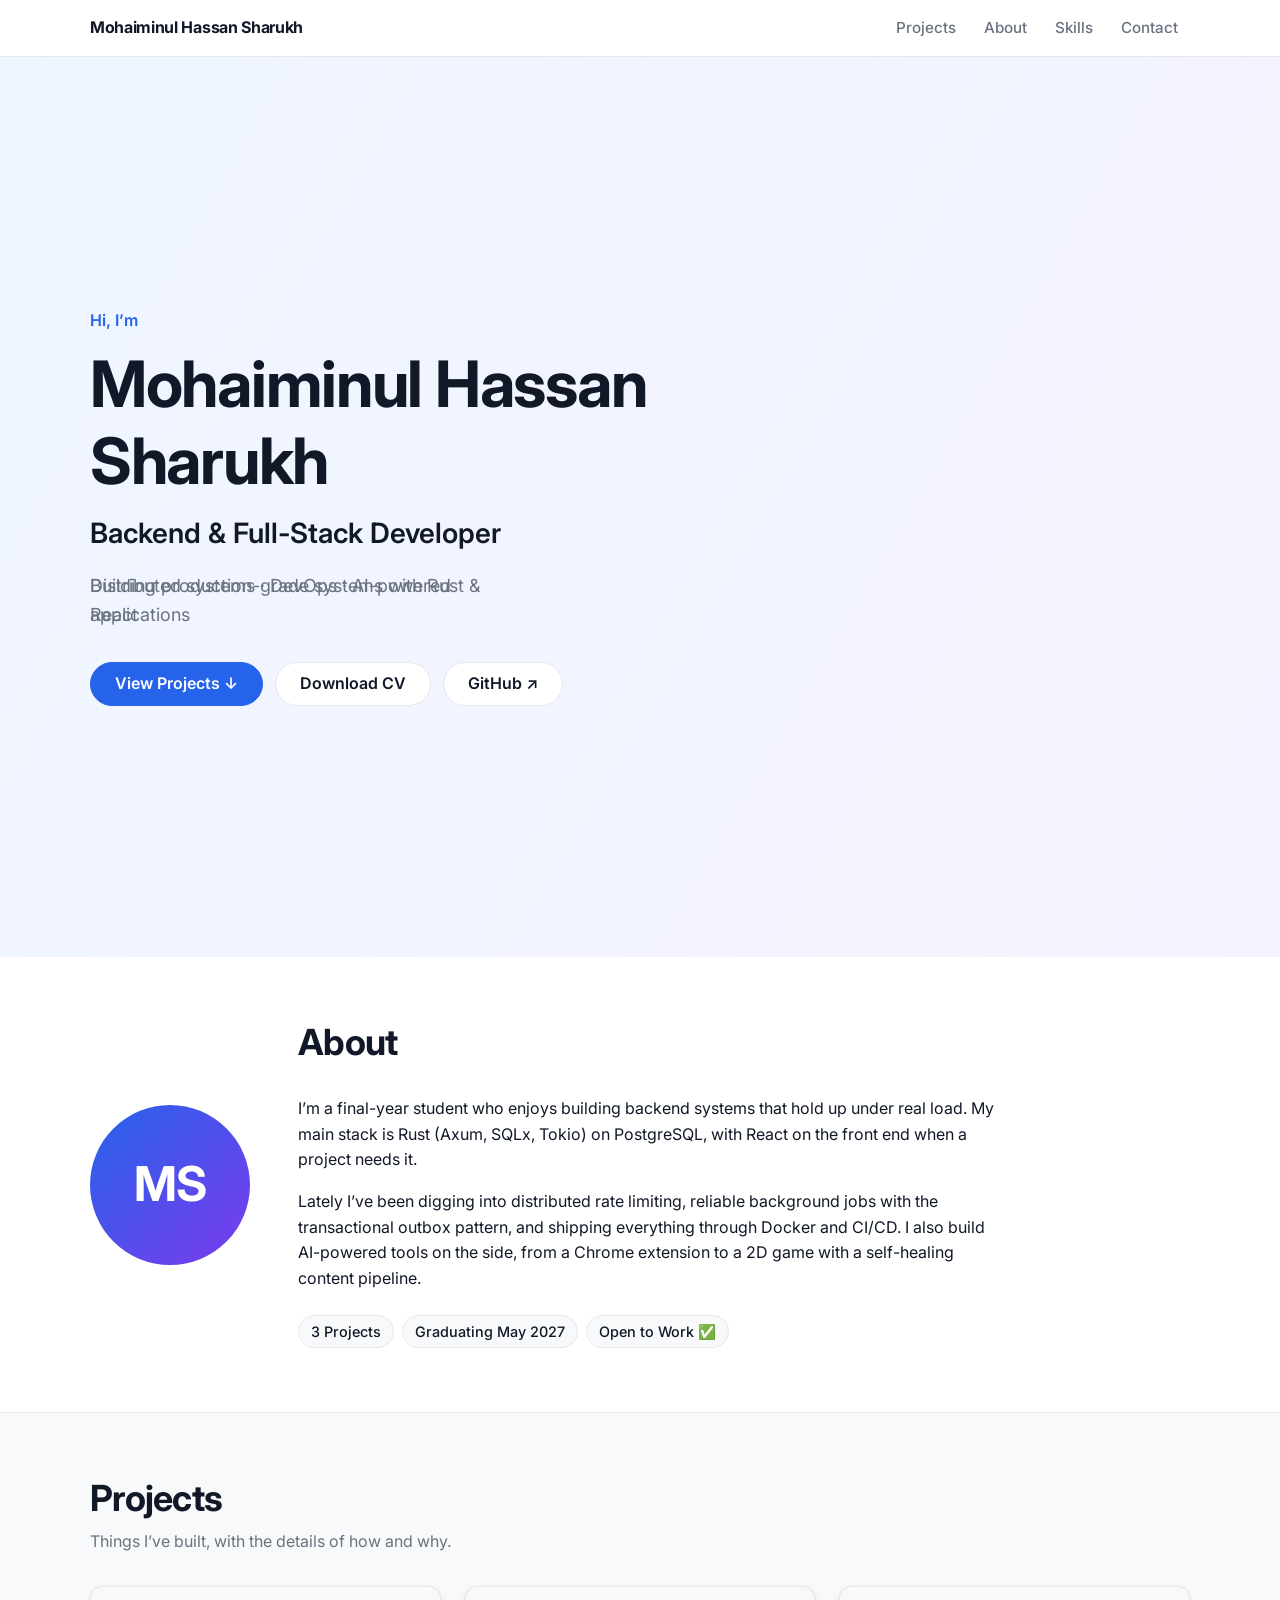
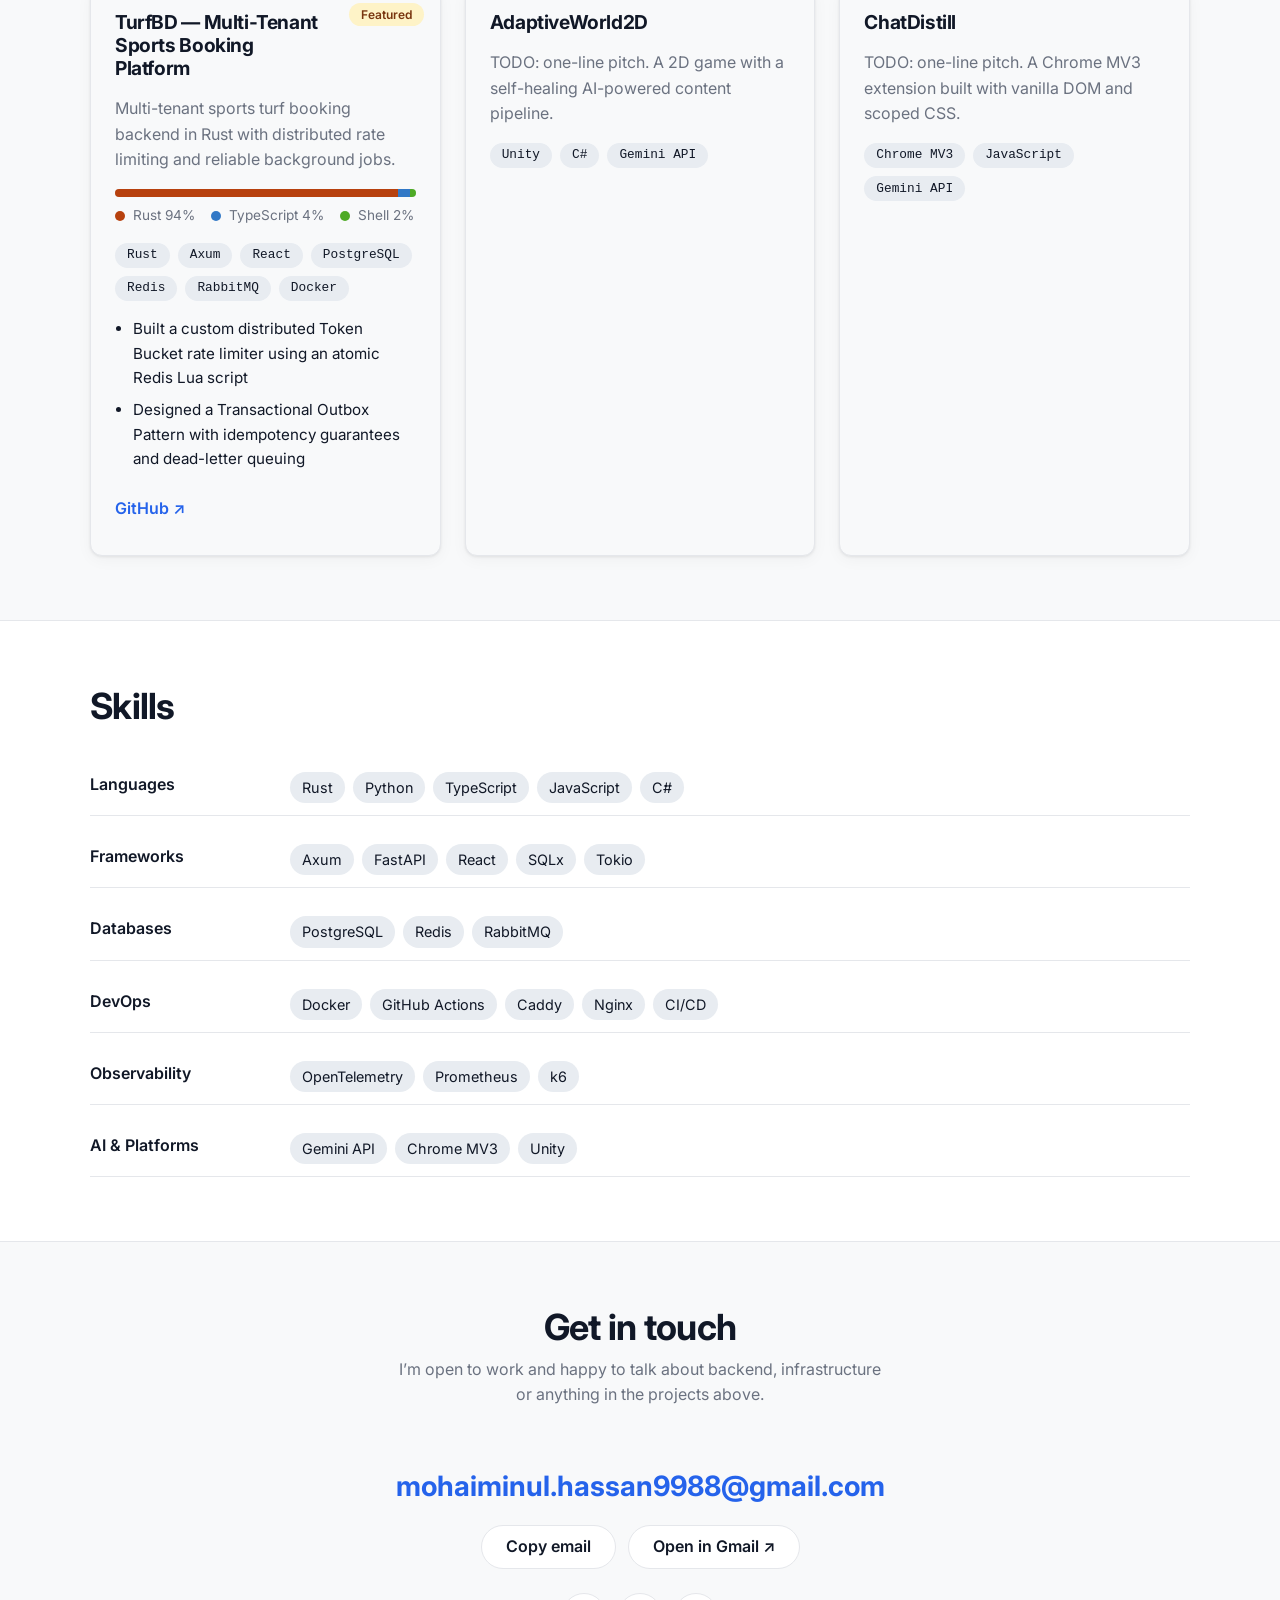
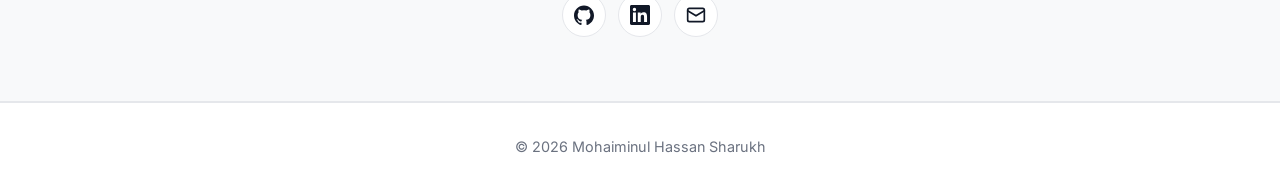
==== public/index.html @ 79904c3c "Add copy-email and Open in Gmail contact actions" ====
<!DOCTYPE html>
<html lang="en">
<head>
  <meta charset="utf-8">
  <meta name="viewport" content="width=device-width, initial-scale=1">
  <title>Mohaiminul Hassan Sharukh — Backend &amp; Full-Stack Developer</title>
  <meta name="description" content="Portfolio of Mohaiminul Hassan Sharukh, a backend and full-stack developer building production-grade systems with Rust and React.">
  <meta name="theme-color" content="#ffffff">

  <meta property="og:type" content="website">
  <meta property="og:title" content="Mohaiminul Hassan Sharukh — Backend &amp; Full-Stack Developer">
  <meta property="og:description" content="Production-grade systems with Rust &amp; React. Distributed systems, DevOps and AI-powered applications.">
  <!-- TODO (Phase 4): add og:image / twitter:image with an absolute URL once the live domain is known. -->
  <meta name="twitter:card" content="summary">

  <link rel="icon" href="assets/favicon.svg" type="image/svg+xml">

  <link rel="preconnect" href="https://fonts.googleapis.com">
  <link rel="preconnect" href="https://fonts.gstatic.com" crossorigin>
  <link href="https://fonts.googleapis.com/css2?family=Inter:wght@400;500;600;700&display=swap" rel="stylesheet">
  <link rel="stylesheet" href="style.css">

  <script>document.documentElement.classList.add('js');</script>
  <script src="main.js" defer></script>
</head>
<body>
  <a class="skip-link" href="#main">Skip to main content</a>

  <header class="site-header">
    <div class="container">
      <a class="brand" href="#home" aria-label="Mohaiminul Hassan Sharukh, back to top">
        <span class="brand-full">Mohaiminul Hassan Sharukh</span>
        <span class="brand-short" aria-hidden="true">Sharukh</span>
      </a>
      <nav aria-label="Primary">
        <ul class="nav-list">
          <li><a href="#projects">Projects</a></li>
          <li><a href="#about">About</a></li>
          <li><a href="#skills">Skills</a></li>
          <li><a href="#contact">Contact</a></li>
        </ul>
      </nav>
    </div>
  </header>

  <main id="main">
    <!-- Hero -->
    <section class="hero" id="home" aria-labelledby="hero-title">
      <div class="container">
        <p class="hero-eyebrow">Hi, I’m</p>
        <h1 id="hero-title">Mohaiminul Hassan Sharukh</h1>
        <p class="hero-role">Backend &amp; Full-Stack Developer</p>
        <p class="tagline">
          <span class="tagline-item">Building production-grade systems with Rust &amp; React</span>
          <span class="tagline-item" aria-hidden="true">Distributed systems · DevOps · AI-powered applications</span>
        </p>
        <div class="hero-actions">
          <a class="btn btn-primary" href="#projects">View Projects ↓</a>
          <a class="btn" href="assets/Sharukh-CV.pdf" download>Download CV</a>
          <a class="btn" href="https://github.com/SharukH-9s" target="_blank" rel="noopener noreferrer">GitHub ↗<span class="visually-hidden"> (opens in a new tab)</span></a>
        </div>
      </div>
    </section>

    <!-- About -->
    <section class="section reveal" id="about" aria-labelledby="about-title">
      <div class="container">
        <div class="about-grid">
          <div class="avatar" role="img" aria-label="Avatar placeholder with the initials M S">MS</div>
          <div class="about-text">
            <div class="section-head">
              <h2 id="about-title">About</h2>
            </div>
            <p>I’m a final-year student who enjoys building backend systems that hold up under real load. My main stack is Rust (Axum, SQLx, Tokio) on PostgreSQL, with React on the front end when a project needs it.</p>
            <p>Lately I’ve been digging into distributed rate limiting, reliable background jobs with the transactional outbox pattern, and shipping everything through Docker and CI/CD. I also build AI-powered tools on the side, from a Chrome extension to a 2D game with a self-healing content pipeline.</p>
            <ul class="chips" aria-label="Quick facts">
              <li class="chip" id="stat-projects" hidden></li></li>
              <li class="chip">Graduating May 2027</li>
              <li class="chip">Open to Work ✅</li>
            </ul>
          </div>
        </div>
      </div>
    </section>

    <!-- Projects -->
    <section class="section section-alt reveal" id="projects" aria-labelledby="projects-title">
      <div class="container">
        <div class="section-head">
          <h2 id="projects-title">Projects</h2>
          <p>Things I’ve built, with the details of how and why.</p>
        </div>
        <div id="projects-content" aria-live="polite" aria-busy="true">
          <noscript><p class="state-box">Projects need JavaScript to load. You can find everything on <a href="https://github.com/SharukH-9s">GitHub</a>.</p></noscript>
        </div>
      </div>
    </section>

    <!-- Skills -->
    <section class="section reveal" id="skills" aria-labelledby="skills-title">
      <div class="container">
        <div class="section-head">
          <h2 id="skills-title">Skills</h2>
        </div>
        <dl class="skills">
          <div class="skill-row">
            <dt>Languages</dt>
            <dd><ul class="pills"><li class="pill">Rust</li><li class="pill">Python</li><li class="pill">TypeScript</li><li class="pill">JavaScript</li><li class="pill">C#</li></ul></dd>
          </div>
          <div class="skill-row">
            <dt>Frameworks</dt>
            <dd><ul class="pills"><li class="pill">Axum</li><li class="pill">FastAPI</li><li class="pill">React</li><li class="pill">SQLx</li><li class="pill">Tokio</li></ul></dd>
          </div>
          <div class="skill-row">
            <dt>Databases</dt>
            <dd><ul class="pills"><li class="pill">PostgreSQL</li><li class="pill">Redis</li><li class="pill">RabbitMQ</li></ul></dd>
          </div>
          <div class="skill-row">
            <dt>DevOps</dt>
            <dd><ul class="pills"><li class="pill">Docker</li><li class="pill">GitHub Actions</li><li class="pill">Caddy</li><li class="pill">Nginx</li><li class="pill">CI/CD</li></ul></dd>
          </div>
          <div class="skill-row">
            <dt>Observability</dt>
            <dd><ul class="pills"><li class="pill">OpenTelemetry</li><li class="pill">Prometheus</li><li class="pill">k6</li></ul></dd>
          </div>
          <div class="skill-row">
            <dt>AI &amp; Platforms</dt>
            <dd><ul class="pills"><li class="pill">Gemini API</li><li class="pill">Chrome MV3</li><li class="pill">Unity</li></ul></dd>
          </div>
        </dl>
      </div>
    </section>

    <!-- Contact -->
    <section class="section section-alt contact reveal" id="contact" aria-labelledby="contact-title">
      <div class="container">
        <div class="section-head">
          <h2 id="contact-title">Get in touch</h2>
          <p>I’m open to work and happy to talk about backend, infrastructure or anything in the projects above.</p>
        </div>
        <a class="contact-email" href="mailto:mohaiminul.hassan9988@gmail.com">mohaiminul.hassan9988@gmail.com</a>
        <div class="contact-actions">
          <button class="btn" type="button" id="copy-email" data-email="mohaiminul.hassan9988@gmail.com">Copy email</button>
          <a class="btn" href="https://mail.google.com/mail/?view=cm&amp;fs=1&amp;to=mohaiminul.hassan9988%40gmail.com" target="_blank" rel="noopener noreferrer">Open in Gmail ↗<span class="visually-hidden"> (opens in a new tab)</span></a>
          <span class="visually-hidden" id="copy-status" role="status" aria-live="polite"></span>
        </div>
        <div class="contact-social">
          <a class="btn btn-icon" href="https://github.com/SharukH-9s" target="_blank" rel="noopener noreferrer" aria-label="GitHub (opens in a new tab)">
            <img src="assets/icons/github.svg" alt="" width="20" height="20">
          </a>
          <a class="btn btn-icon" href="https://www.linkedin.com/in/mohaiminul-hasan-dev" target="_blank" rel="noopener noreferrer" aria-label="LinkedIn (opens in a new tab)">
            <img src="assets/icons/linkedin.svg" alt="" width="20" height="20">
          </a>
          <a class="btn btn-icon" href="mailto:mohaiminul.hassan9988@gmail.com" aria-label="Email">
            <img src="assets/icons/mail.svg" alt="" width="20" height="20">
          </a>
        </div>
      </div>
    </section>
  </main>

  <footer class="site-footer">
    <div class="container">
      <p>© 2026 Mohaiminul Hassan Sharukh</p>
    </div>
  </footer>
</body>
</html>
---- public/style.css ----
/* ==========================================================================
   Design system + reset + base typography
   Shared by all public pages.
   ========================================================================== */

:root {
  --color-bg:        #ffffff;
  --color-surface:   #f8f9fa;   /* card backgrounds */
  --color-border:    #e5e7eb;
  --color-text:      #111827;
  --color-muted:     #6b7280;   /* 4.8:1 on white; don't go lighter for body text */
  --color-accent:    #2563eb;   /* buttons, links, highlights */
  --color-accent-hover: #1d4ed8;
  --color-pill:      #e8ecf1;   /* tag / skill pills */

  --font-sans: 'Inter', system-ui, -apple-system, 'Segoe UI', sans-serif;
  --font-mono: 'JetBrains Mono', 'Fira Code', ui-monospace, Consolas, monospace;

  --radius-sm: 6px;
  --radius-md: 12px;
  --radius-full: 9999px;

  --shadow-card: 0 1px 3px rgba(0, 0, 0, 0.08), 0 4px 16px rgba(0, 0, 0, 0.04);

  --space-1: 0.25rem;
  --space-2: 0.5rem;
  --space-3: 0.75rem;
  --space-4: 1rem;
  --space-6: 1.5rem;
  --space-8: 2rem;
  --space-12: 3rem;
  --space-16: 4rem;

  --container: 1100px;
  --measure: 70ch;
}

/* ---------- Reset ---------- */

*,
*::before,
*::after {
  box-sizing: border-box;
}

* {
  margin: 0;
}

html {
  -webkit-text-size-adjust: 100%;
  scroll-behavior: smooth;
}

@media (prefers-reduced-motion: reduce) {
  html {
    scroll-behavior: auto;
  }
}

body {
  min-height: 100vh;
  background: var(--color-bg);
  color: var(--color-text);
  font-family: var(--font-sans);
  font-size: 1rem;
  line-height: 1.6;
  -webkit-font-smoothing: antialiased;
}

img,
svg,
video {
  display: block;
  max-width: 100%;
  height: auto;
}

input,
button,
textarea,
select {
  font: inherit;
  color: inherit;
}

button {
  cursor: pointer;
}

/* ---------- Typography ---------- */

h1, h2, h3, h4 {
  line-height: 1.2;
  font-weight: 700;
  letter-spacing: -0.02em;
}

h1 { font-size: clamp(2.25rem, 5vw + 1rem, 4rem); }
h2 { font-size: clamp(1.5rem, 2vw + 1rem, 2.25rem); }
h3 { font-size: 1.25rem; }
h4 { font-size: 1.05rem; }

p + p {
  margin-top: var(--space-4);
}

a {
  color: var(--color-accent);
  text-decoration: none;
}

a:hover {
  color: var(--color-accent-hover);
  text-decoration: underline;
}

code,
kbd,
pre {
  font-family: var(--font-mono);
  font-size: 0.9em;
}

:focus-visible {
  outline: 2px solid var(--color-accent);
  outline-offset: 2px;
}

::selection {
  background: rgba(37, 99, 235, 0.2);
}

/* ---------- Layout helpers ---------- */

.container {
  width: min(100% - 2rem, var(--container));
  margin-inline: auto;
}

.visually-hidden {
  position: absolute;
  width: 1px;
  height: 1px;
  margin: -1px;
  padding: 0;
  overflow: hidden;
  clip: rect(0, 0, 0, 0);
  white-space: nowrap;
  border: 0;
}

.skip-link {
  position: absolute;
  left: var(--space-4);
  top: -3rem;
  padding: var(--space-2) var(--space-4);
  background: var(--color-accent);
  color: #fff;
  border-radius: var(--radius-sm);
  z-index: 100;
}

.skip-link:focus {
  top: var(--space-4);
  color: #fff;
  text-decoration: none;
}

/* ==========================================================================
   Site header / nav
   ========================================================================== */

html {
  scroll-padding-top: 4.5rem;
}

.site-header {
  position: sticky;
  top: 0;
  z-index: 50;
  background: rgba(255, 255, 255, 0.92);
  backdrop-filter: saturate(180%) blur(8px);
  border-bottom: 1px solid var(--color-border);
}

.site-header .container {
  display: flex;
  align-items: center;
  justify-content: space-between;
  gap: var(--space-4);
  min-height: 3.5rem;
}

.brand {
  display: inline-flex;
  align-items: center;
  min-height: 44px;
  font-weight: 700;
  letter-spacing: -0.02em;
  white-space: nowrap;
  color: var(--color-text);
}

.brand:hover {
  color: var(--color-text);
  text-decoration: none;
}

.nav-list {
  display: flex;
  gap: var(--space-1);
  padding: 0;
  list-style: none;
}

.nav-list a {
  display: inline-flex;
  align-items: center;
  min-height: 44px;
  padding-inline: var(--space-3);
  border-radius: var(--radius-sm);
  color: var(--color-muted);
  font-size: 0.95rem;
  font-weight: 500;
}

.nav-list a:hover {
  color: var(--color-text);
  background: var(--color-surface);
  text-decoration: none;
}

@media (max-width: 480px) {
  .brand-full { display: none; }
  .nav-list a { padding-inline: var(--space-2); font-size: 0.9rem; }
}

@media (min-width: 481px) {
  .brand-short { display: none; }
}

/* ==========================================================================
   Buttons
   ========================================================================== */

.btn {
  display: inline-flex;
  align-items: center;
  justify-content: center;
  gap: var(--space-2);
  min-height: 44px;
  padding: var(--space-2) var(--space-6);
  border: 1px solid var(--color-border);
  border-radius: var(--radius-full);
  background: var(--color-bg);
  color: var(--color-text);
  font-weight: 600;
  line-height: 1.2;
  transition: background-color 0.2s ease, border-color 0.2s ease;
}

.btn:hover {
  background: var(--color-surface);
  border-color: #cbd0d8;
  color: var(--color-text);
  text-decoration: none;
}

.btn-primary {
  background: var(--color-accent);
  border-color: var(--color-accent);
  color: #fff;
}

.btn-primary:hover {
  background: var(--color-accent-hover);
  border-color: var(--color-accent-hover);
  color: #fff;
}

.btn-icon {
  width: 44px;
  padding: 0;
}

.btn-icon img {
  width: 20px;
  height: 20px;
}

/* ==========================================================================
   Hero
   ========================================================================== */

.hero {
  display: flex;
  align-items: center;
  min-height: 100vh;
  min-height: 100svh;
  padding-block: var(--space-16);
  background: linear-gradient(120deg, #eff6ff, #f5f3ff, #ecfeff, #eff6ff);
  background-size: 300% 300%;
  animation: hero-gradient 18s ease-in-out infinite alternate;
}

.hero-eyebrow {
  margin-bottom: var(--space-3);
  color: var(--color-accent);
  font-weight: 600;
}

.hero h1 {
  max-width: 18ch;
}

.hero-role {
  margin-top: var(--space-3);
  font-size: clamp(1.25rem, 1.5vw + 1rem, 1.75rem);
  font-weight: 600;
}

.tagline {
  display: grid;
  max-width: 40ch;
  margin-top: var(--space-4);
  color: var(--color-muted);
  font-size: 1.125rem;
}

.tagline-item {
  grid-area: 1 / 1;
}

.tagline-item:nth-child(1) { animation: tagline-a 10s ease-in-out infinite; }
.tagline-item:nth-child(2) { animation: tagline-b 10s ease-in-out infinite; }

.hero-actions {
  display: flex;
  flex-wrap: wrap;
  gap: var(--space-3);
  margin-top: var(--space-8);
}

@keyframes hero-gradient {
  from { background-position: 0% 50%; }
  to   { background-position: 100% 50%; }
}

@keyframes tagline-a {
  0%, 42%   { opacity: 1; }
  50%, 92%  { opacity: 0; }
  100%      { opacity: 1; }
}

@keyframes tagline-b {
  0%, 42%   { opacity: 0; }
  50%, 92%  { opacity: 1; }
  100%      { opacity: 0; }
}

/* ==========================================================================
   Sections
   ========================================================================== */

.section {
  padding-block: var(--space-16);
}

.section-alt {
  background: var(--color-surface);
  border-block: 1px solid var(--color-border);
}

.section-head {
  margin-bottom: var(--space-8);
}

.section-head p {
  margin-top: var(--space-2);
  color: var(--color-muted);
}

/* ---------- About ---------- */

.about-grid {
  display: grid;
  gap: var(--space-8);
  align-items: center;
}

@media (min-width: 768px) {
  .about-grid {
    grid-template-columns: auto 1fr;
    gap: var(--space-12);
  }
}

.avatar {
  display: grid;
  place-items: center;
  width: 160px;
  height: 160px;
  border-radius: var(--radius-full);
  background: linear-gradient(135deg, var(--color-accent), #7c3aed);
  color: #fff;
  font-size: 3rem;
  font-weight: 700;
  letter-spacing: -0.02em;
  user-select: none;
}

.about-text p {
  max-width: var(--measure);
}

.chips {
  display: flex;
  flex-wrap: wrap;
  gap: var(--space-2);
  margin-top: var(--space-6);
  padding: 0;
  list-style: none;
}

.chip {
  padding: var(--space-1) var(--space-3);
  border: 1px solid var(--color-border);
  border-radius: var(--radius-full);
  background: var(--color-surface);
  font-size: 0.9rem;
  font-weight: 500;
}

/* ---------- Pills ---------- */

.pills {
  display: flex;
  flex-wrap: wrap;
  gap: var(--space-2);
  padding: 0;
  list-style: none;
}

.pill {
  padding: 0.15rem var(--space-3);
  border-radius: var(--radius-full);
  background: var(--color-pill);
  color: var(--color-text);
  font-family: var(--font-mono);
  font-size: 0.8rem;
}

/* ---------- Projects ---------- */

.project-grid {
  display: grid;
  gap: var(--space-6);
  grid-template-columns: repeat(auto-fill, minmax(min(100%, 320px), 1fr));
}

.card {
  position: relative;
  display: flex;
  flex-direction: column;
  gap: var(--space-4);
  padding: var(--space-6);
  border: 1px solid var(--color-border);
  border-radius: var(--radius-md);
  background: var(--color-surface);
  box-shadow: var(--shadow-card);
  transition: transform 0.2s ease, box-shadow 0.2s ease;
}

.card:hover,
.card:focus-within {
  transform: translateY(-4px);
  box-shadow: 0 8px 32px rgba(0, 0, 0, 0.10);
}

.card-title {
  padding-right: 5.5rem; /* room for the featured badge */
  font-size: 1.2rem;
}

.card-title a {
  color: var(--color-text);
}

.card-title a:hover {
  color: var(--color-accent);
  text-decoration: none;
}

/* Stretched link: the whole card is clickable without nesting anchors. */
.card-title a::after {
  content: "";
  position: absolute;
  inset: 0;
  border-radius: var(--radius-md);
}

.card-title a:focus-visible {
  outline: none;
}

.card-title a:focus-visible::after {
  outline: 2px solid var(--color-accent);
  outline-offset: 2px;
}

.badge {
  position: absolute;
  top: var(--space-4);
  right: var(--space-4);
  padding: 0.1rem var(--space-3);
  border-radius: var(--radius-full);
  background: #fef3c7;
  color: #78350f;
  font-size: 0.75rem;
  font-weight: 600;
}

.card-summary {
  color: var(--color-muted);
}

.card-highlights {
  display: grid;
  gap: var(--space-2);
  padding-left: 1.1rem;
  font-size: 0.95rem;
}

.card-links {
  display: flex;
  flex-wrap: wrap;
  gap: var(--space-4);
  margin-top: auto;
}

.card-links a {
  position: relative;
  z-index: 1;
  display: inline-flex;
  align-items: center;
  min-height: 44px;
  font-weight: 600;
}

/* Language bar: bar is decorative, the legend carries the text labels. */
.lang-bar {
  display: flex;
  height: 8px;
  overflow: hidden;
  border-radius: var(--radius-full);
  background: var(--color-border);
}

.lang-seg {
  display: block;
  height: 100%;
}

.lang-legend {
  display: flex;
  flex-wrap: wrap;
  gap: var(--space-1) var(--space-4);
  margin-top: var(--space-2);
  padding: 0;
  list-style: none;
  color: var(--color-muted);
  font-size: 0.85rem;
}

.lang-legend li {
  display: inline-flex;
  align-items: center;
  gap: var(--space-2);
}

.lang-dot {
  width: 10px;
  height: 10px;
  border-radius: var(--radius-full);
}

/* Loading skeleton, empty and error states */
.skeleton {
  min-height: 260px;
  border-radius: var(--radius-md);
  background: linear-gradient(90deg, var(--color-surface) 25%, #eceef1 50%, var(--color-surface) 75%);
  background-size: 200% 100%;
  border: 1px solid var(--color-border);
  animation: shimmer 1.4s linear infinite;
}

@keyframes shimmer {
  from { background-position: 200% 0; }
  to   { background-position: -200% 0; }
}

.state-box {
  display: grid;
  justify-items: center;
  gap: var(--space-4);
  padding: var(--space-12) var(--space-4);
  border: 1px dashed var(--color-border);
  border-radius: var(--radius-md);
  background: var(--color-surface);
  color: var(--color-muted);
  text-align: center;
}

/* ---------- Skills ---------- */

.skills {
  display: grid;
  gap: var(--space-4);
}

.skill-row {
  display: grid;
  gap: var(--space-2);
}

.skill-row dt {
  font-weight: 600;
}

.skill-row .pill {
  font-family: var(--font-sans);
  font-size: 0.9rem;
  padding: var(--space-1) var(--space-3);
}

@media (min-width: 768px) {
  .skill-row {
    grid-template-columns: 11rem 1fr;
    align-items: start;
    gap: var(--space-6);
    padding-block: var(--space-3);
    border-bottom: 1px solid var(--color-border);
  }
}

/* ---------- Contact ---------- */

.contact {
  text-align: center;
}

.contact p {
  max-width: 50ch;
  margin-inline: auto;
  color: var(--color-muted);
}

.contact-email {
  display: inline-flex;
  align-items: center;
  min-height: 44px;
  margin-top: var(--space-6);
  font-size: clamp(1.25rem, 2vw + 0.75rem, 1.75rem);
  font-weight: 700;
  overflow-wrap: anywhere;
}

.contact-actions {
  display: flex;
  flex-wrap: wrap;
  justify-content: center;
  gap: var(--space-3);
  margin-top: var(--space-4);
}

.contact-social {
  display: flex;
  justify-content: center;
  gap: var(--space-3);
  margin-top: var(--space-6);
}

/* ---------- Footer ---------- */

.site-footer {
  padding-block: var(--space-8);
  border-top: 1px solid var(--color-border);
  color: var(--color-muted);
  font-size: 0.9rem;
  text-align: center;
}

/* ==========================================================================
   Scroll fade-in (gated by .js on <html> so content shows if JS fails)
   ========================================================================== */

.js .reveal {
  opacity: 0;
  transform: translateY(20px);
  transition: opacity 0.5s ease, transform 0.5s ease;
}

.js .reveal.visible {
  opacity: 1;
  transform: none;
}

/* ==========================================================================
   Reduced motion: no gradient, rotation, fade, lift or shimmer
   ========================================================================== */

@media (prefers-reduced-motion: reduce) {
  .hero { animation: none; }
  .tagline-item:nth-child(1),
  .tagline-item:nth-child(2) { animation: none; }
  .tagline-item:nth-child(2) { opacity: 0; }
  .js .reveal { opacity: 1; transform: none; transition: none; }
  .card { transition: none; }
  .card:hover,
  .card:focus-within { transform: none; }
  .skeleton { animation: none; }
}

/* ==========================================================================
   Stub pages
   ========================================================================== */

.stub {
  display: grid;
  place-items: center;
  min-height: 70vh;
  padding: var(--space-16) var(--space-4);
  text-align: center;
}

.stub p {
  margin-block: var(--space-4) var(--space-6);
  color: var(--color-muted);
}
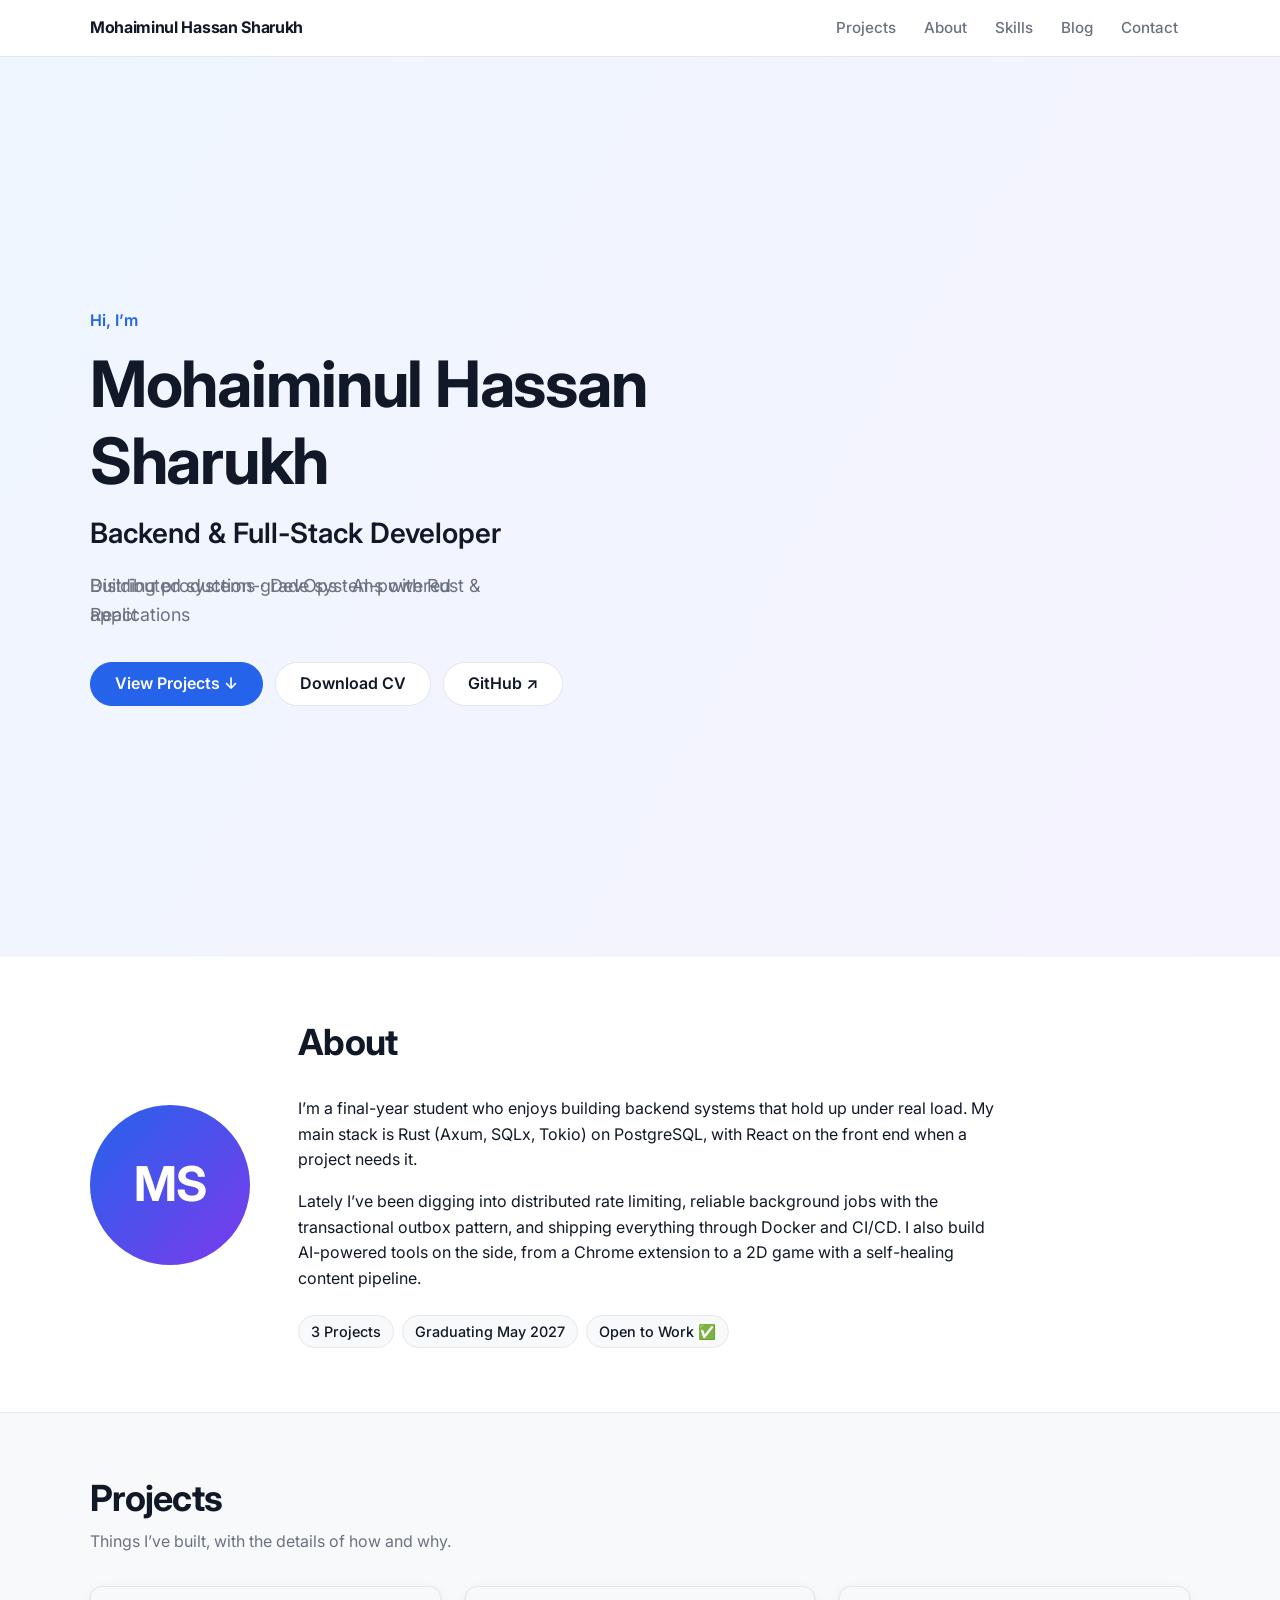
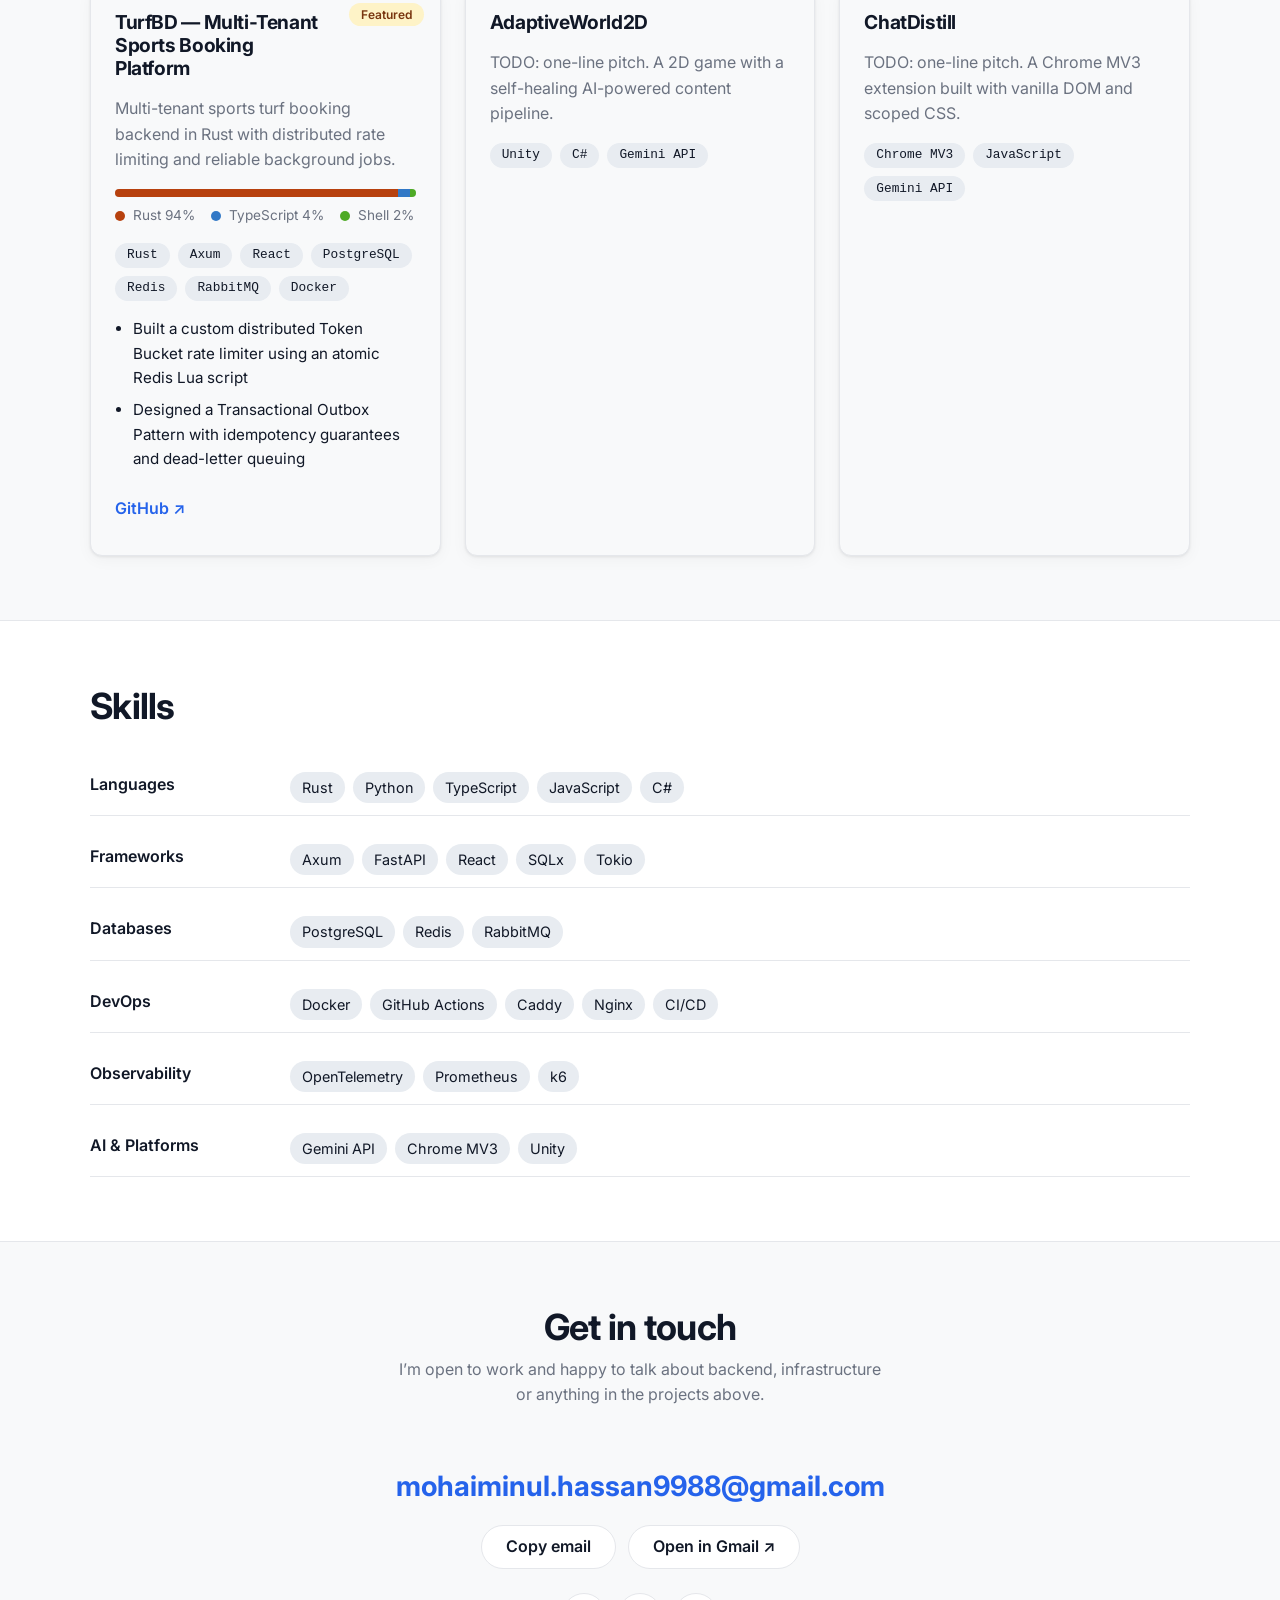
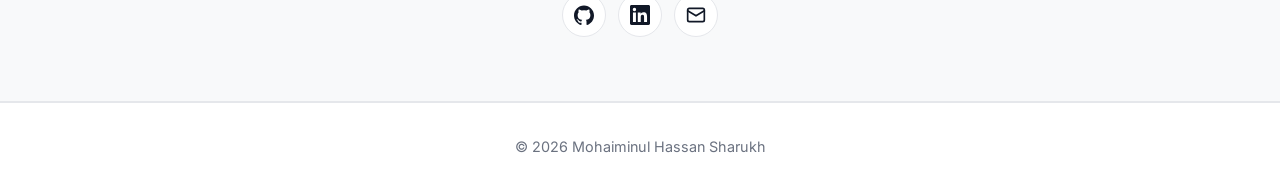
==== commit 98ad116a: "Phase 2: blog, project detail, post pages, shared content layer, 404" ====
--- a/public/index.html
+++ b/public/index.html
@@ -21,6 +21,7 @@
   <link rel="stylesheet" href="style.css">
 
   <script>document.documentElement.classList.add('js');</script>
+  <script src="content.js" defer></script>
   <script src="main.js" defer></script>
 </head>
 <body>
@@ -30,13 +31,14 @@
     <div class="container">
       <a class="brand" href="#home" aria-label="Mohaiminul Hassan Sharukh, back to top">
         <span class="brand-full">Mohaiminul Hassan Sharukh</span>
-        <span class="brand-short" aria-hidden="true">Sharukh</span>
+        <span class="brand-short" aria-hidden="true">MS</span>
       </a>
       <nav aria-label="Primary">
         <ul class="nav-list">
           <li><a href="#projects">Projects</a></li>
           <li><a href="#about">About</a></li>
           <li><a href="#skills">Skills</a></li>
+          <li><a href="blog.html">Blog</a></li>
           <li><a href="#contact">Contact</a></li>
         </ul>
       </nav>
--- a/public/style.css
+++ b/public/style.css
@@ -186,6 +186,7 @@
 
 .site-header .container {
   display: flex;
+  flex-wrap: wrap;
   align-items: center;
   justify-content: space-between;
   gap: var(--space-4);
@@ -225,7 +226,8 @@
   font-weight: 500;
 }
 
-.nav-list a:hover {
+.nav-list a:hover,
+.nav-list a[aria-current="page"] {
   color: var(--color-text);
   background: var(--color-surface);
   text-decoration: none;
@@ -233,7 +235,9 @@
 
 @media (max-width: 480px) {
   .brand-full { display: none; }
-  .nav-list a { padding-inline: var(--space-2); font-size: 0.9rem; }
+  .brand { min-width: 44px; }
+  .nav-list { gap: 0; }
+  .nav-list a { padding-inline: 0.4rem; font-size: 0.85rem; }
 }
 
 @media (min-width: 481px) {
@@ -479,8 +483,11 @@
 }
 
 .card-title {
+  font-size: 1.2rem;
+}
+
+.card--featured .card-title {
   padding-right: 5.5rem; /* room for the featured badge */
-  font-size: 1.2rem;
 }
 
 .card-title a {
@@ -723,6 +730,199 @@
 }
 
 /* ==========================================================================
+   Inner pages: blog, project detail, post
+   ========================================================================== */
+
+.page {
+  padding-block: var(--space-8) var(--space-16);
+  min-height: 70vh;
+}
+
+.back-link {
+  display: inline-flex;
+  align-items: center;
+  min-height: 44px;
+  margin-bottom: var(--space-4);
+  font-weight: 500;
+}
+
+.page-header {
+  display: grid;
+  gap: var(--space-3);
+  margin-bottom: var(--space-8);
+}
+
+.page-header h1 {
+  font-size: clamp(1.75rem, 3vw + 1rem, 2.75rem);
+  max-width: 28ch;
+}
+
+.lead {
+  max-width: var(--measure);
+  color: var(--color-muted);
+  font-size: 1.125rem;
+}
+
+.meta {
+  color: var(--color-muted);
+  font-size: 0.9rem;
+}
+
+.detail-links {
+  display: flex;
+  flex-wrap: wrap;
+  gap: var(--space-4);
+}
+
+.detail-links a {
+  display: inline-flex;
+  align-items: center;
+  min-height: 44px;
+  font-weight: 600;
+}
+
+.post-list {
+  display: grid;
+  gap: var(--space-6);
+  max-width: 760px;
+}
+
+.skeleton-short {
+  min-height: 120px;
+}
+
+/* Hash-driven tabs */
+.tabs {
+  display: flex;
+  gap: var(--space-1);
+  margin-bottom: var(--space-8);
+  border-bottom: 1px solid var(--color-border);
+}
+
+.tab {
+  display: inline-flex;
+  align-items: center;
+  min-height: 44px;
+  padding-inline: var(--space-4);
+  margin-bottom: -1px;
+  border-bottom: 2px solid transparent;
+  color: var(--color-muted);
+  font-weight: 600;
+}
+
+.tab:hover {
+  color: var(--color-text);
+  text-decoration: none;
+}
+
+.tab[aria-current="page"] {
+  border-bottom-color: var(--color-accent);
+  color: var(--color-text);
+}
+
+.panel[hidden] {
+  display: none;
+}
+
+.detail-section {
+  margin-top: var(--space-8);
+}
+
+.detail-section h2 {
+  margin-bottom: var(--space-3);
+  font-size: 1.25rem;
+}
+
+/* ---------- Rendered markdown ---------- */
+
+.prose {
+  max-width: var(--measure);
+  overflow-wrap: break-word;
+}
+
+.prose > * + * {
+  margin-top: var(--space-4);
+}
+
+.prose > p + p {
+  margin-top: var(--space-4);
+}
+
+.prose h1,
+.prose h2,
+.prose h3,
+.prose h4 {
+  margin-top: var(--space-8);
+}
+
+.prose h1 { font-size: 1.75rem; }
+.prose h2 { font-size: 1.5rem; }
+.prose h3 { font-size: 1.25rem; }
+
+.prose ul,
+.prose ol {
+  padding-left: 1.5rem;
+}
+
+.prose li + li {
+  margin-top: var(--space-1);
+}
+
+.prose a {
+  text-decoration: underline;
+  text-underline-offset: 2px;
+}
+
+.prose code {
+  padding: 0.1em 0.35em;
+  border-radius: var(--radius-sm);
+  background: var(--color-pill);
+}
+
+.prose pre {
+  padding: var(--space-4);
+  overflow-x: auto;
+  border-radius: var(--radius-md);
+  background: #0f172a;
+  color: #e2e8f0;
+  line-height: 1.5;
+}
+
+.prose pre code {
+  padding: 0;
+  background: none;
+  color: inherit;
+}
+
+.prose blockquote {
+  padding-left: var(--space-4);
+  border-left: 4px solid var(--color-border);
+  color: var(--color-muted);
+}
+
+.prose img {
+  border-radius: var(--radius-sm);
+}
+
+.prose table {
+  display: block;
+  overflow-x: auto;
+  border-collapse: collapse;
+}
+
+.prose th,
+.prose td {
+  padding: var(--space-2) var(--space-3);
+  border: 1px solid var(--color-border);
+  text-align: left;
+}
+
+.prose hr {
+  border: 0;
+  border-top: 1px solid var(--color-border);
+}
+
+/* ==========================================================================
    Stub pages
    ========================================================================== */
 
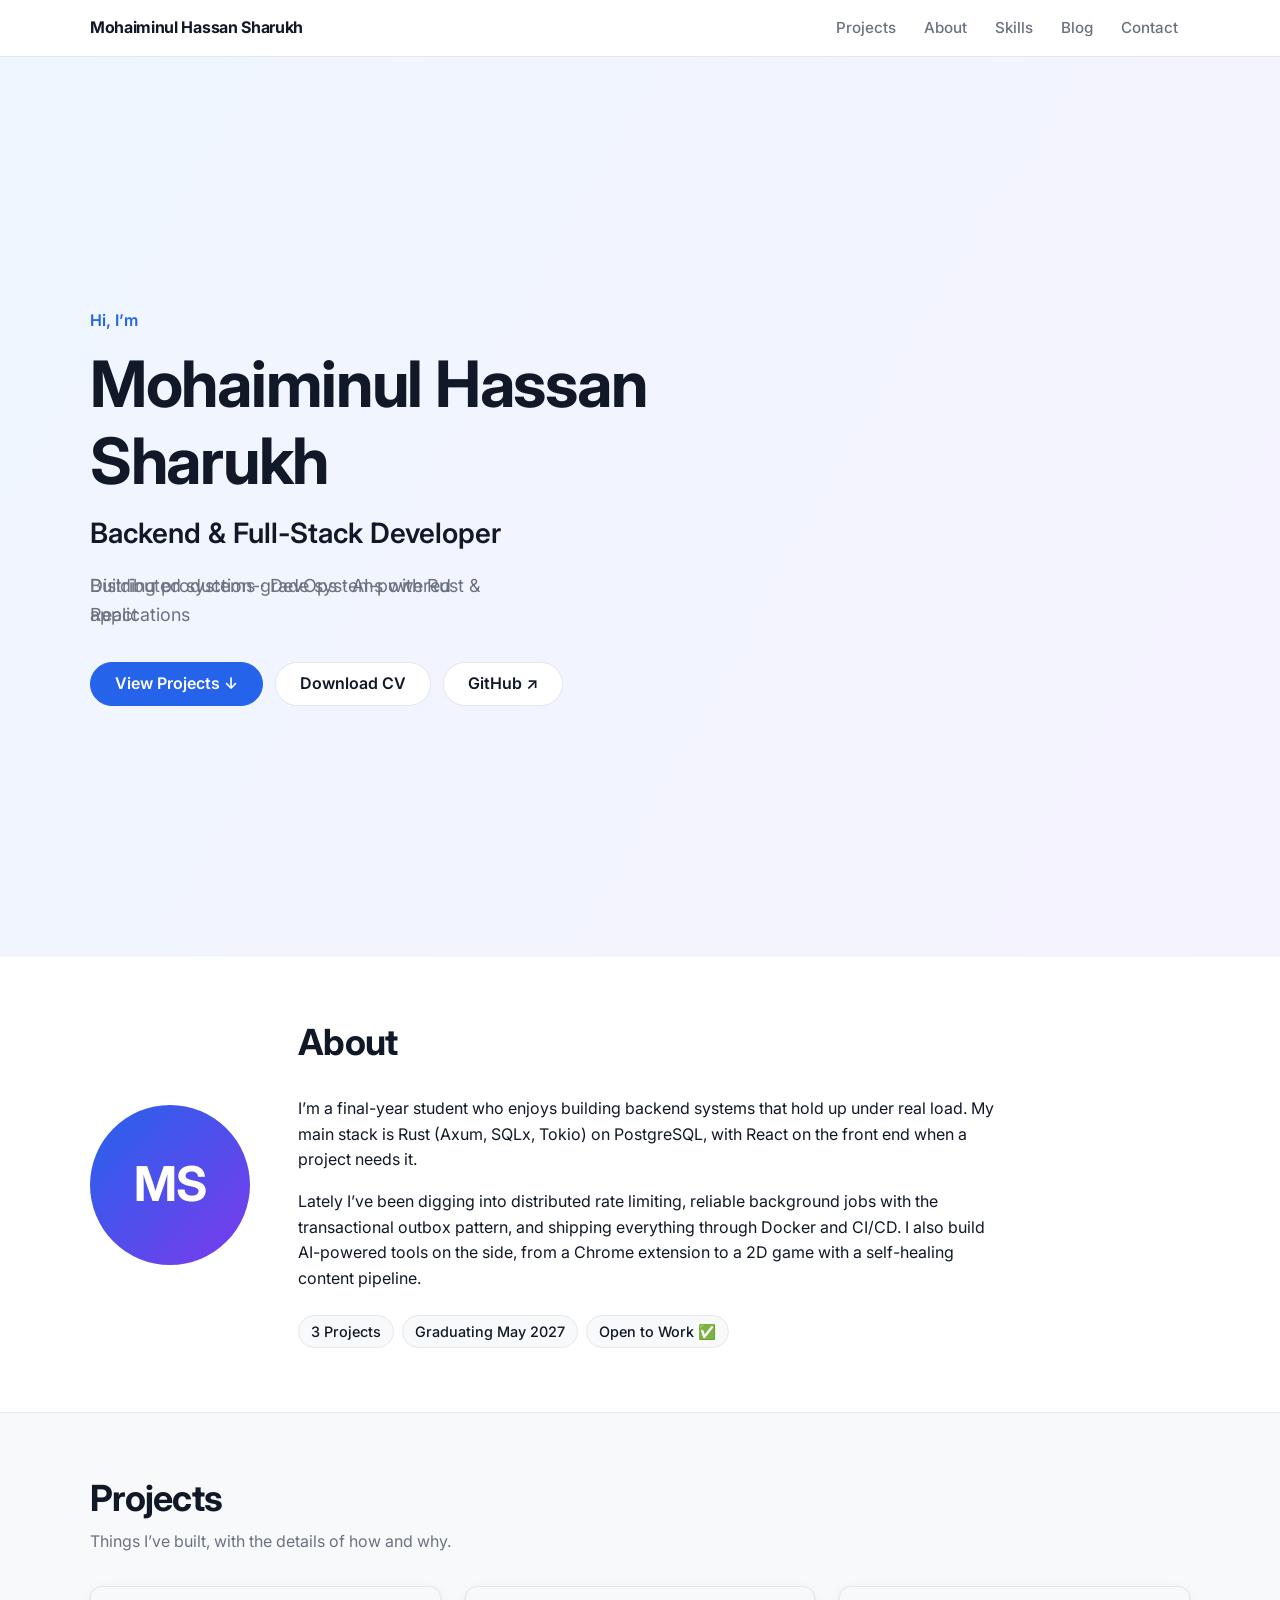
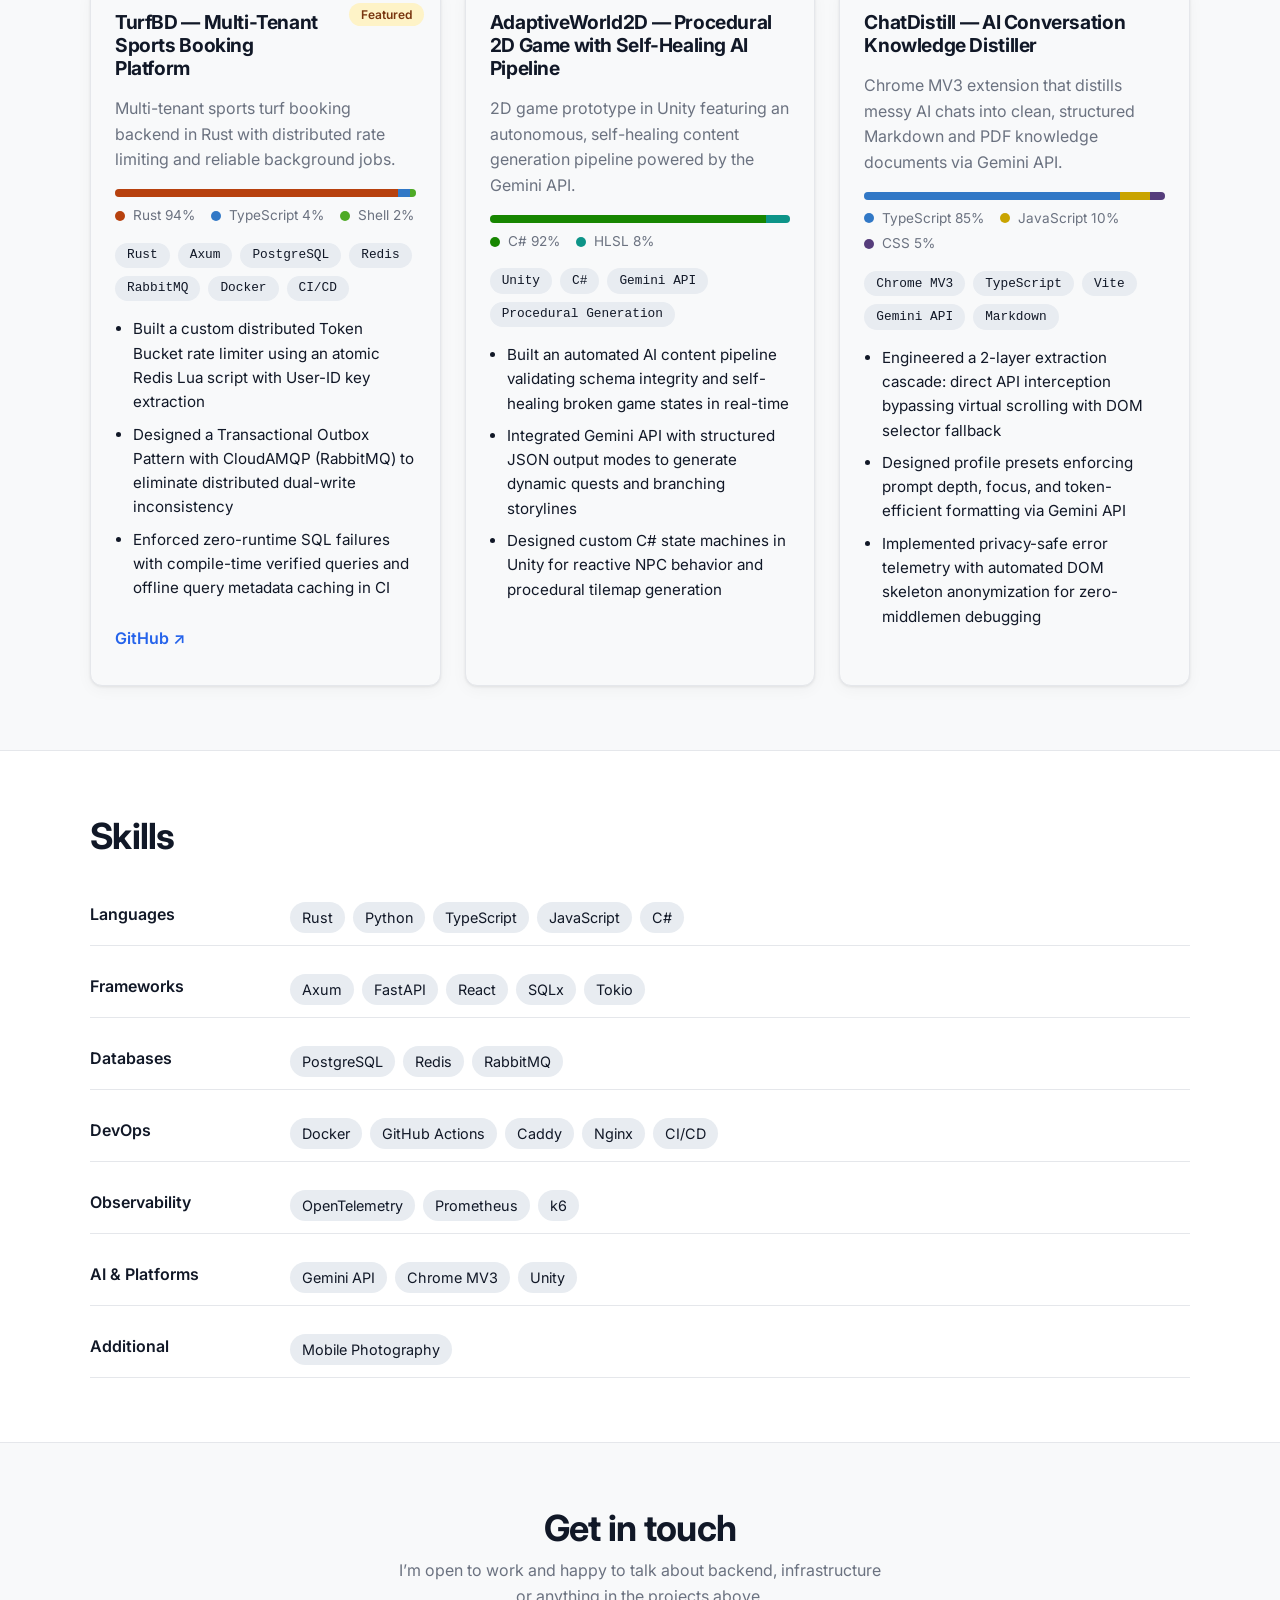
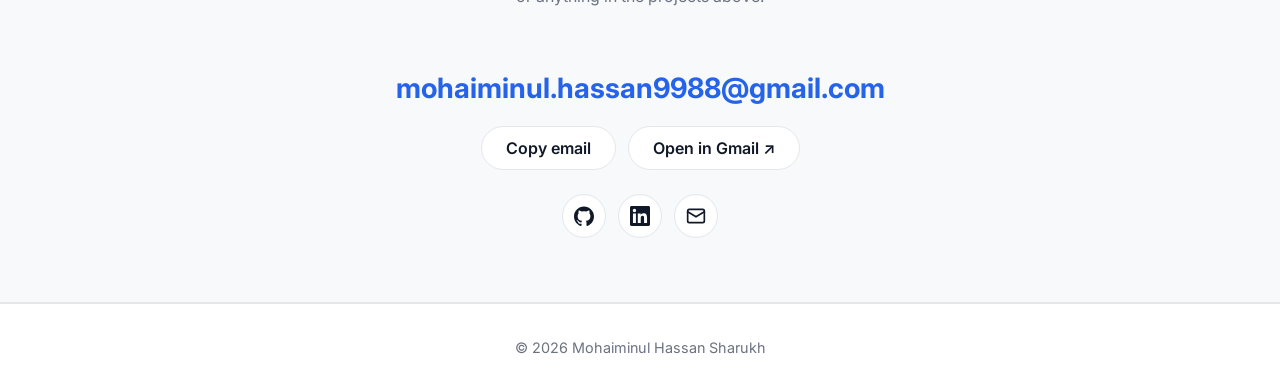
==== commit 42bedaa3: "Complete Phase 4: real technical notes, blog posts, vercel headers, and polish" ====
--- a/public/index.html
+++ b/public/index.html
@@ -8,9 +8,9 @@
   <meta name="theme-color" content="#ffffff">
 
   <meta property="og:type" content="website">
+  <meta property="og:url" content="https://portfolio-psi-one-4i8rqhb5ty.vercel.app/">
   <meta property="og:title" content="Mohaiminul Hassan Sharukh — Backend &amp; Full-Stack Developer">
   <meta property="og:description" content="Production-grade systems with Rust &amp; React. Distributed systems, DevOps and AI-powered applications.">
-  <!-- TODO (Phase 4): add og:image / twitter:image with an absolute URL once the live domain is known. -->
   <meta name="twitter:card" content="summary">
 
   <link rel="icon" href="assets/favicon.svg" type="image/svg+xml">
@@ -76,7 +76,7 @@
             <p>I’m a final-year student who enjoys building backend systems that hold up under real load. My main stack is Rust (Axum, SQLx, Tokio) on PostgreSQL, with React on the front end when a project needs it.</p>
             <p>Lately I’ve been digging into distributed rate limiting, reliable background jobs with the transactional outbox pattern, and shipping everything through Docker and CI/CD. I also build AI-powered tools on the side, from a Chrome extension to a 2D game with a self-healing content pipeline.</p>
             <ul class="chips" aria-label="Quick facts">
-              <li class="chip" id="stat-projects" hidden></li></li>
+              <li class="chip" id="stat-projects" hidden></li>
               <li class="chip">Graduating May 2027</li>
               <li class="chip">Open to Work ✅</li>
             </ul>
@@ -104,32 +104,9 @@
         <div class="section-head">
           <h2 id="skills-title">Skills</h2>
         </div>
-        <dl class="skills">
-          <div class="skill-row">
-            <dt>Languages</dt>
-            <dd><ul class="pills"><li class="pill">Rust</li><li class="pill">Python</li><li class="pill">TypeScript</li><li class="pill">JavaScript</li><li class="pill">C#</li></ul></dd>
-          </div>
-          <div class="skill-row">
-            <dt>Frameworks</dt>
-            <dd><ul class="pills"><li class="pill">Axum</li><li class="pill">FastAPI</li><li class="pill">React</li><li class="pill">SQLx</li><li class="pill">Tokio</li></ul></dd>
-          </div>
-          <div class="skill-row">
-            <dt>Databases</dt>
-            <dd><ul class="pills"><li class="pill">PostgreSQL</li><li class="pill">Redis</li><li class="pill">RabbitMQ</li></ul></dd>
-          </div>
-          <div class="skill-row">
-            <dt>DevOps</dt>
-            <dd><ul class="pills"><li class="pill">Docker</li><li class="pill">GitHub Actions</li><li class="pill">Caddy</li><li class="pill">Nginx</li><li class="pill">CI/CD</li></ul></dd>
-          </div>
-          <div class="skill-row">
-            <dt>Observability</dt>
-            <dd><ul class="pills"><li class="pill">OpenTelemetry</li><li class="pill">Prometheus</li><li class="pill">k6</li></ul></dd>
-          </div>
-          <div class="skill-row">
-            <dt>AI &amp; Platforms</dt>
-            <dd><ul class="pills"><li class="pill">Gemini API</li><li class="pill">Chrome MV3</li><li class="pill">Unity</li></ul></dd>
-          </div>
-        </dl>
+        <div id="skills-content" aria-live="polite" aria-busy="true">
+          <noscript><p class="state-box">Skills need JavaScript to load. See the projects above for the tech I use.</p></noscript>
+        </div>
       </div>
     </section>
 
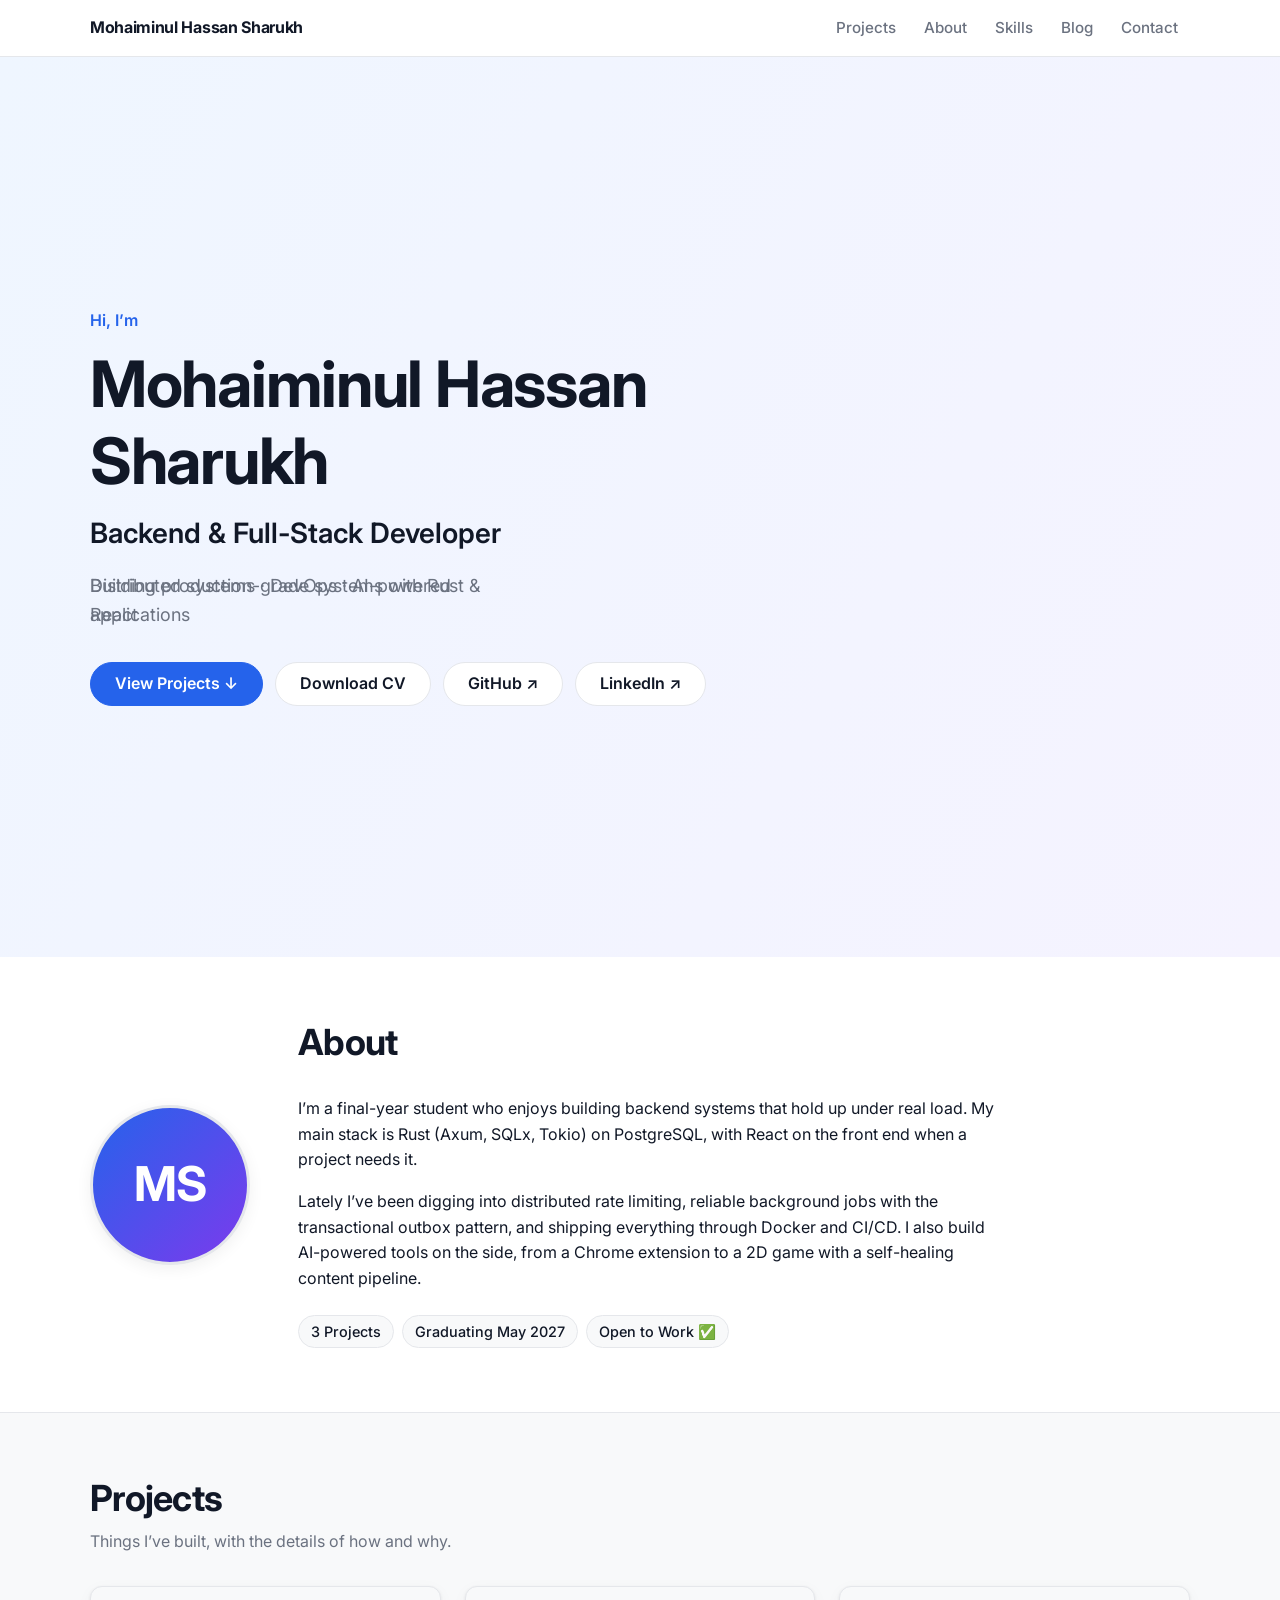
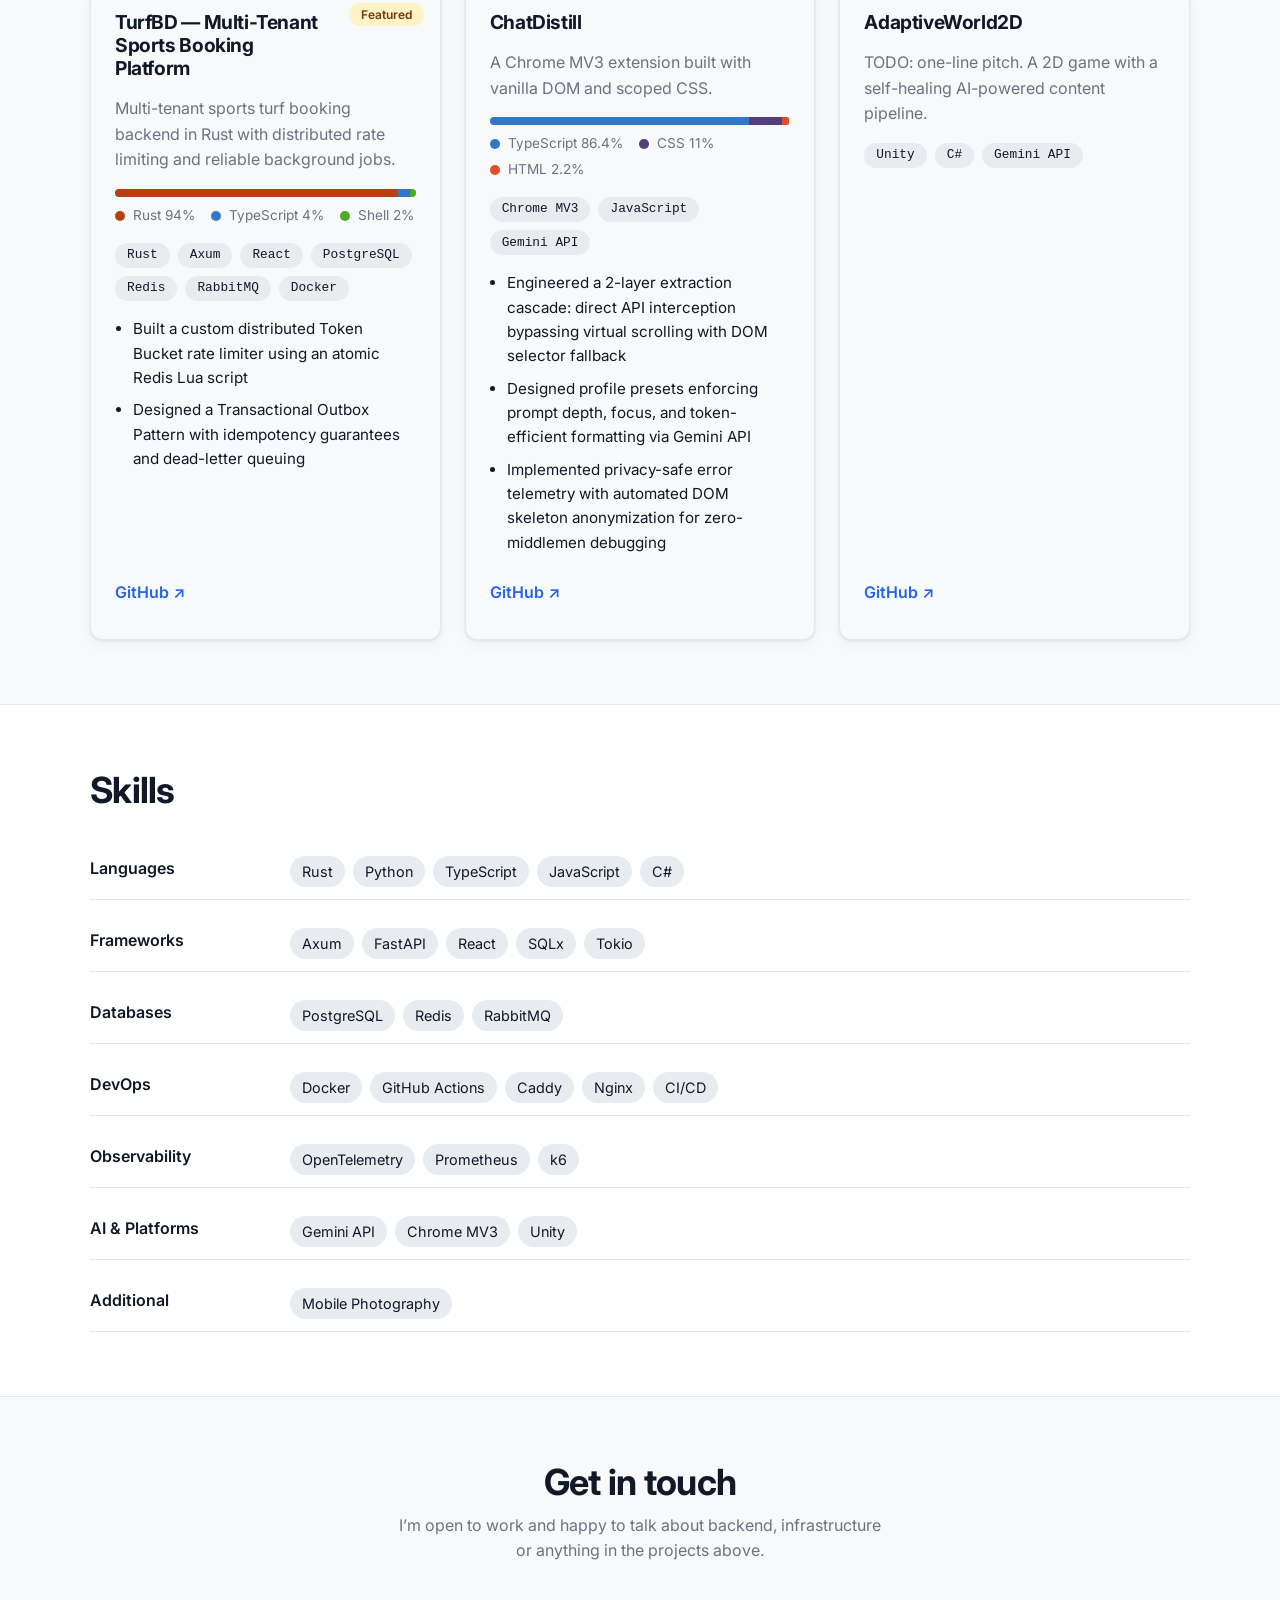
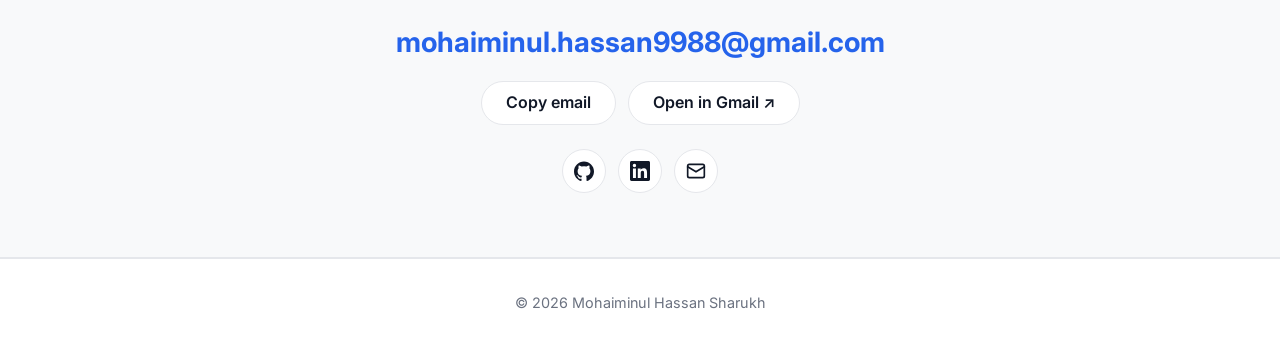
==== commit fdaf05d3: "updated details" ====
--- a/public/index.html
+++ b/public/index.html
@@ -60,6 +60,7 @@
           <a class="btn btn-primary" href="#projects">View Projects ↓</a>
           <a class="btn" href="assets/Sharukh-CV.pdf" download>Download CV</a>
           <a class="btn" href="https://github.com/SharukH-9s" target="_blank" rel="noopener noreferrer">GitHub ↗<span class="visually-hidden"> (opens in a new tab)</span></a>
+          <a class="btn" href="https://www.linkedin.com/in/mohaiminul-hasan-dev" target="_blank" rel="noopener noreferrer">LinkedIn ↗<span class="visually-hidden"> (opens in a new tab)</span></a>
         </div>
       </div>
     </section>
--- a/public/style.css
+++ b/public/style.css
@@ -412,6 +412,9 @@
   font-weight: 700;
   letter-spacing: -0.02em;
   user-select: none;
+  object-fit: cover;
+  border: 3px solid var(--color-border);
+  box-shadow: 0 4px 16px rgba(0, 0, 0, 0.06);
 }
 
 .about-text p {
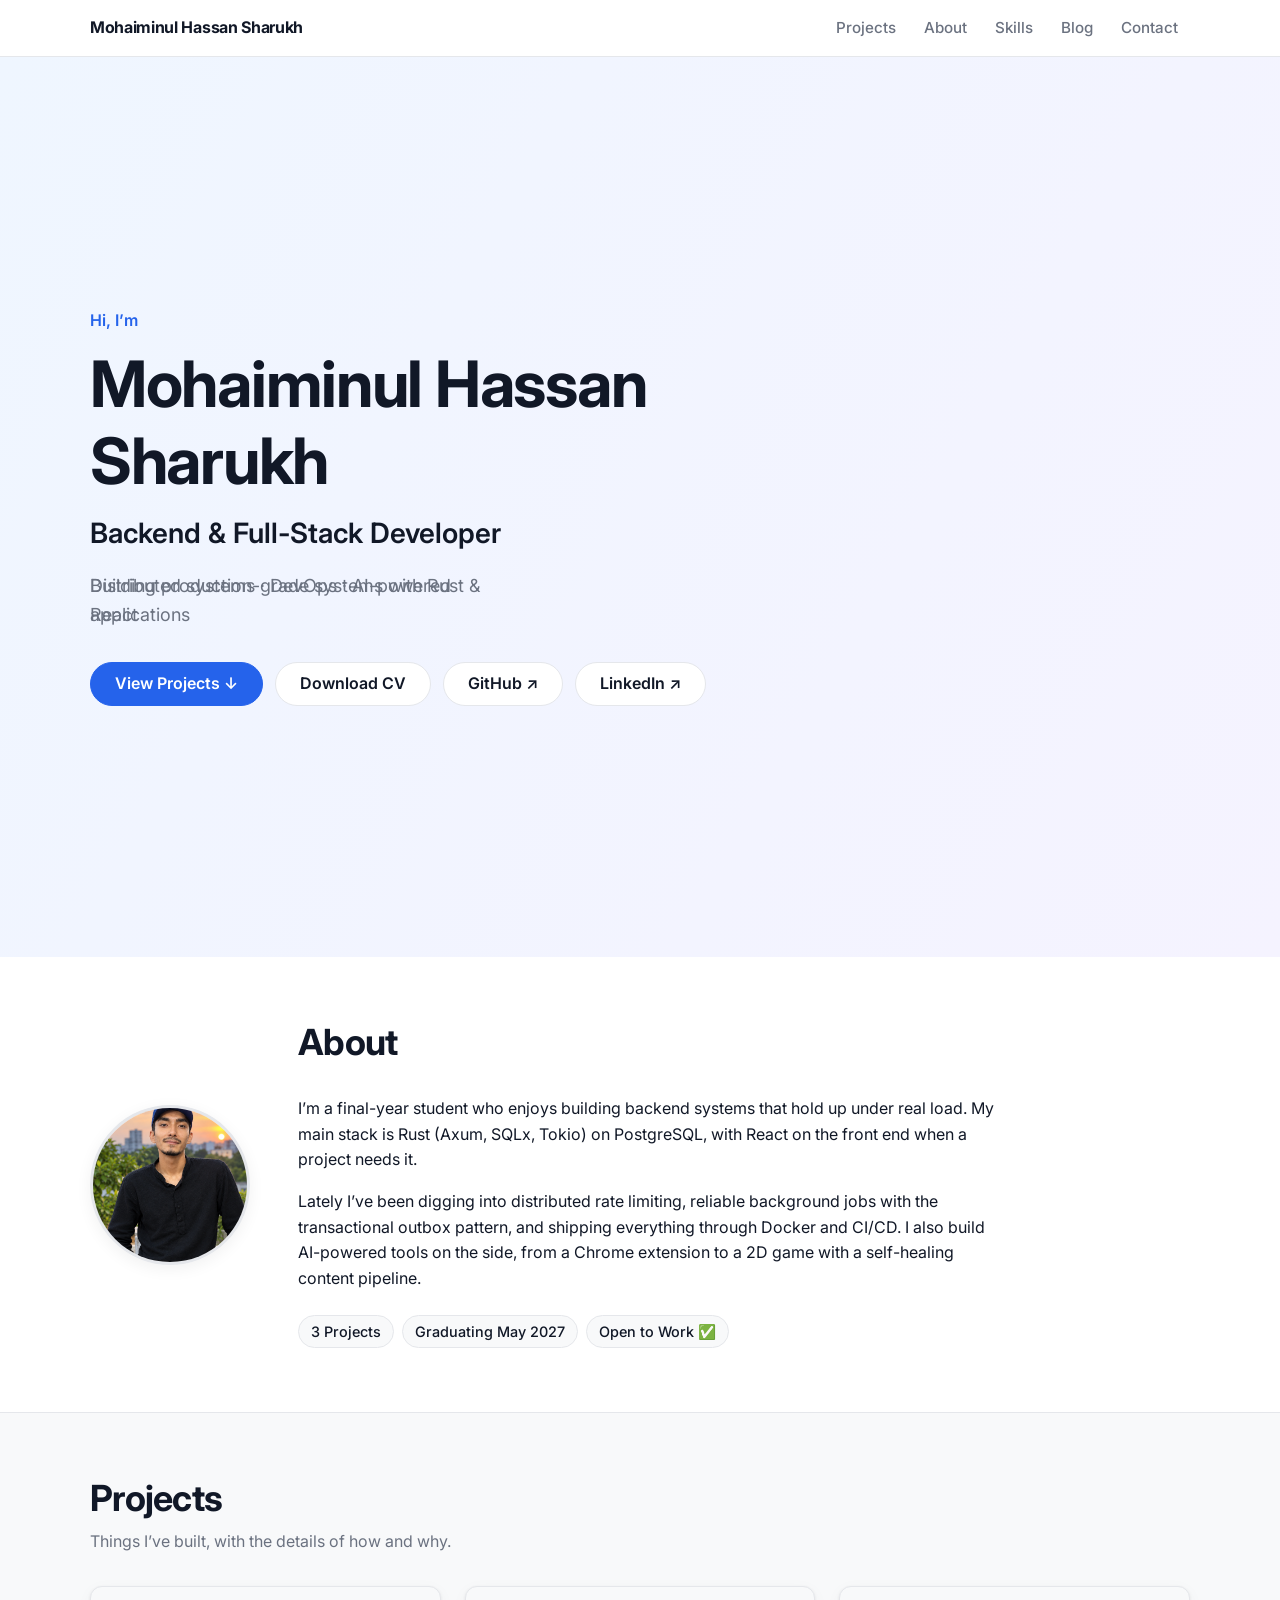
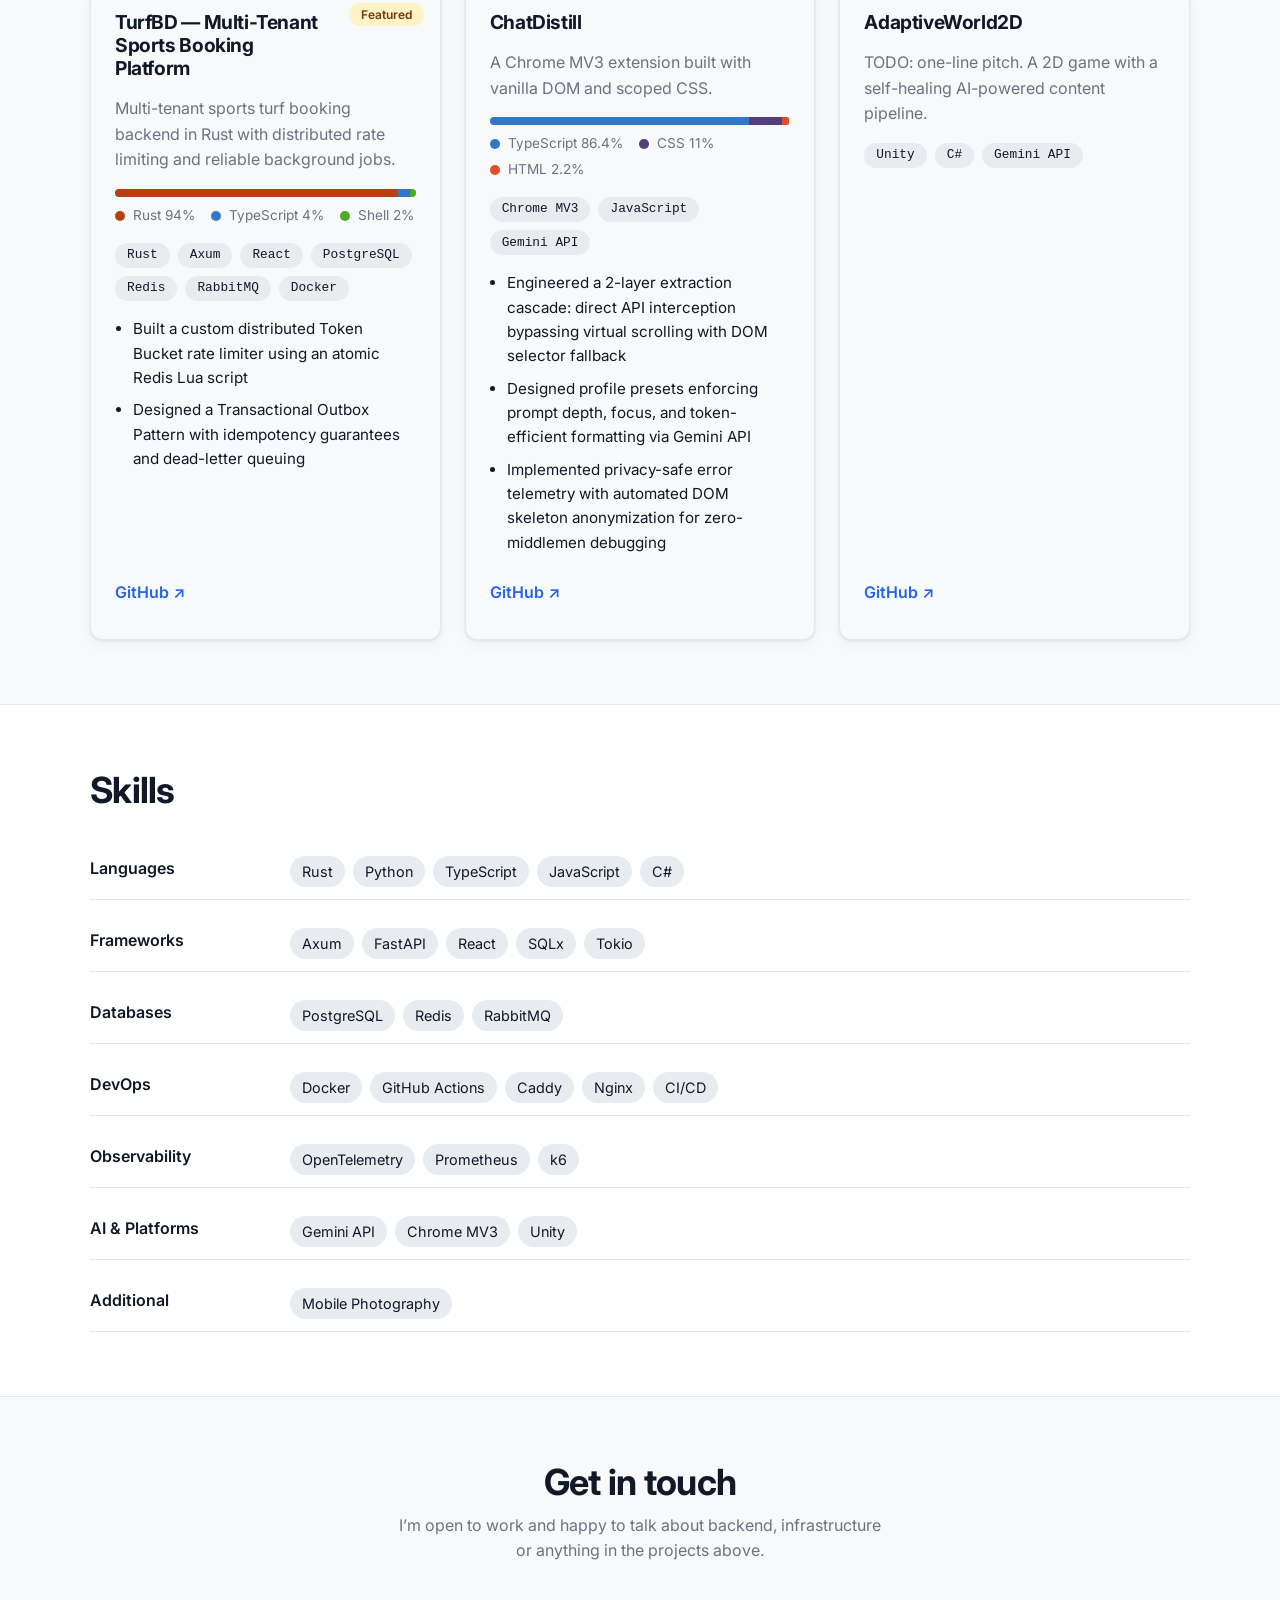
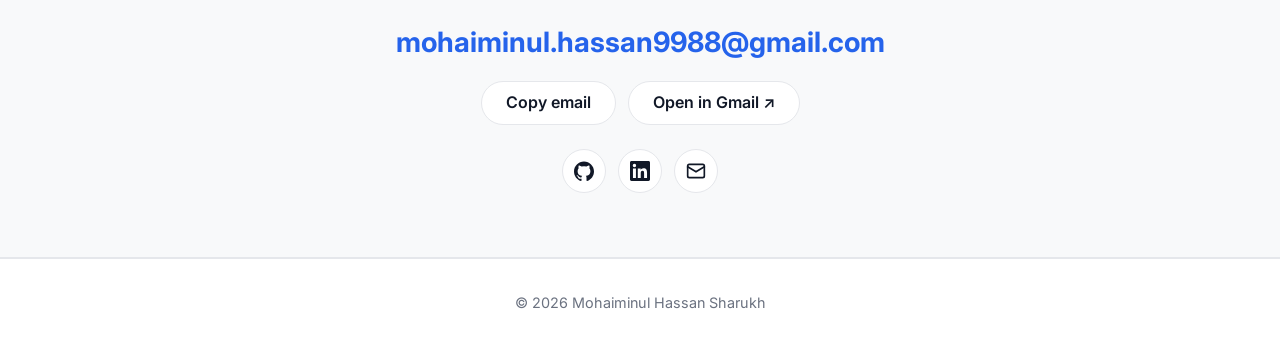
==== commit b09562c3: "Display avatar.png in about section and configure OG image tags" ====
--- a/public/index.html
+++ b/public/index.html
@@ -11,7 +11,9 @@
   <meta property="og:url" content="https://portfolio-psi-one-4i8rqhb5ty.vercel.app/">
   <meta property="og:title" content="Mohaiminul Hassan Sharukh — Backend &amp; Full-Stack Developer">
   <meta property="og:description" content="Production-grade systems with Rust &amp; React. Distributed systems, DevOps and AI-powered applications.">
+  <meta property="og:image" content="https://portfolio-psi-one-4i8rqhb5ty.vercel.app/assets/avatar.png">
   <meta name="twitter:card" content="summary">
+  <meta name="twitter:image" content="https://portfolio-psi-one-4i8rqhb5ty.vercel.app/assets/avatar.png">
 
   <link rel="icon" href="assets/favicon.svg" type="image/svg+xml">
 
@@ -69,7 +71,7 @@
     <section class="section reveal" id="about" aria-labelledby="about-title">
       <div class="container">
         <div class="about-grid">
-          <div class="avatar" role="img" aria-label="Avatar placeholder with the initials M S">MS</div>
+          <img class="avatar" src="assets/avatar.png" alt="Mohaiminul Hassan Sharukh" width="160" height="160">
           <div class="about-text">
             <div class="section-head">
               <h2 id="about-title">About</h2>
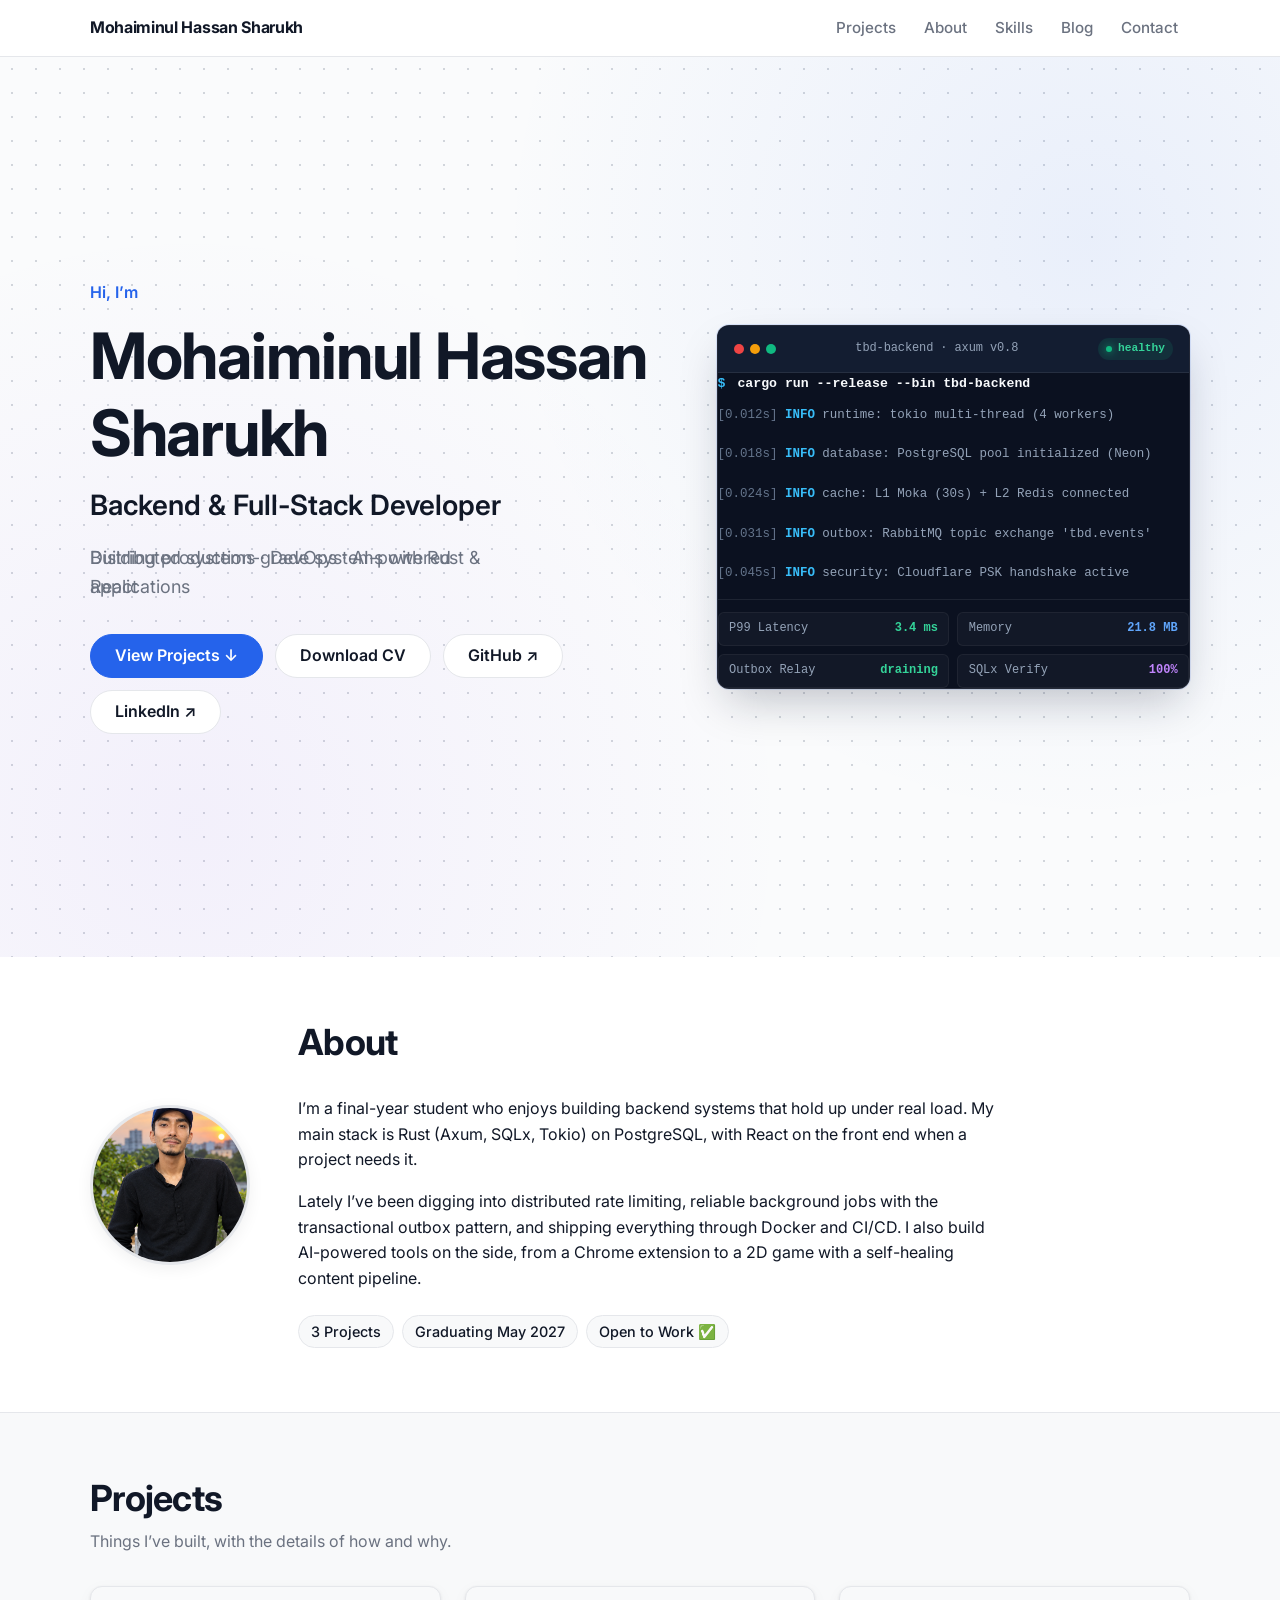
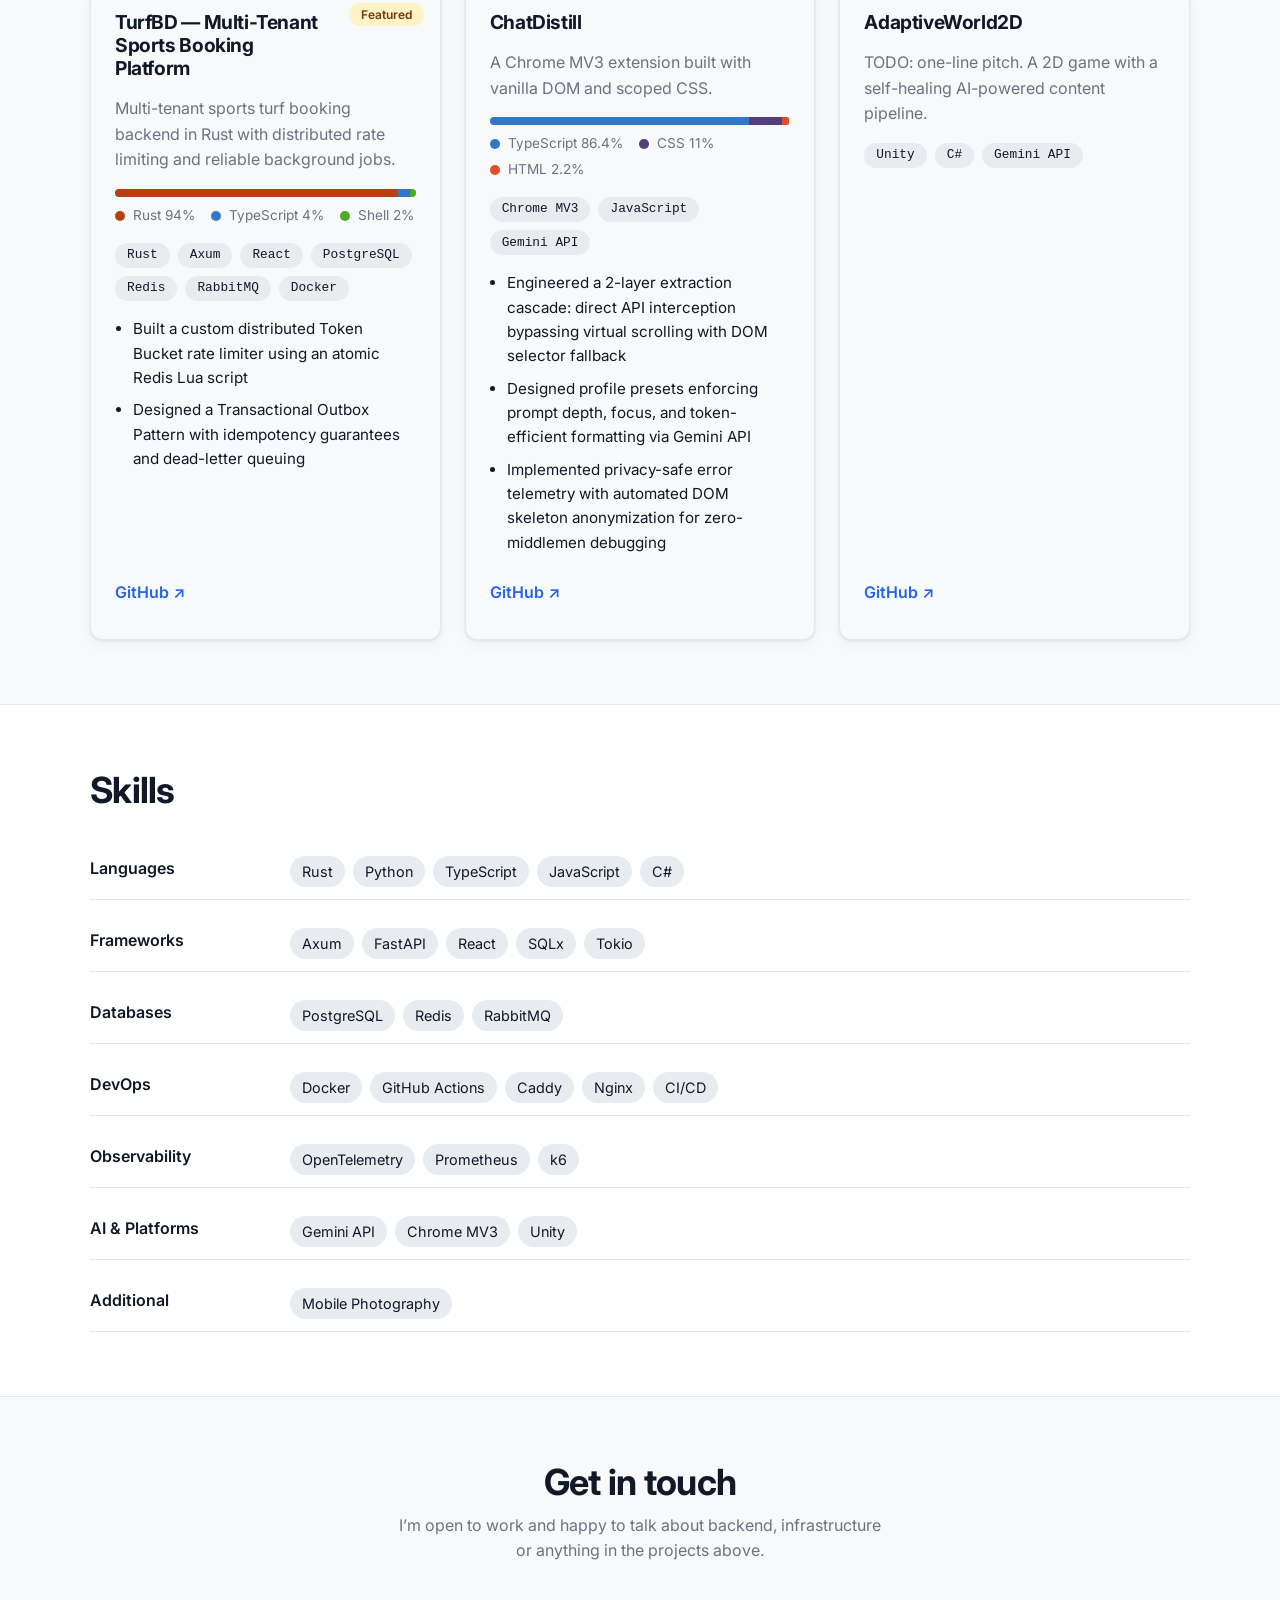
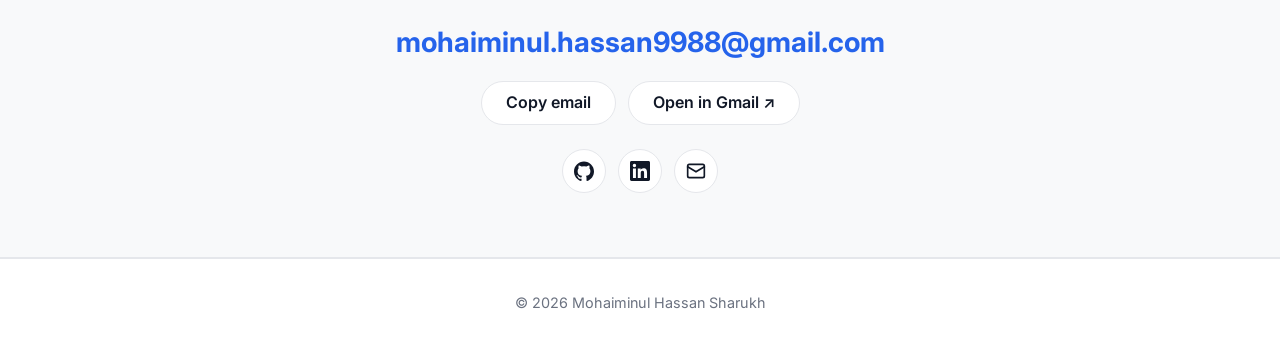
==== commit 0cc08fd5: "Upgrade hero: modern tech dot-grid background and live architecture telemetry terminal card" ====
--- a/public/index.html
+++ b/public/index.html
@@ -50,19 +50,62 @@
   <main id="main">
     <!-- Hero -->
     <section class="hero" id="home" aria-labelledby="hero-title">
-      <div class="container">
-        <p class="hero-eyebrow">Hi, I’m</p>
-        <h1 id="hero-title">Mohaiminul Hassan Sharukh</h1>
-        <p class="hero-role">Backend &amp; Full-Stack Developer</p>
-        <p class="tagline">
-          <span class="tagline-item">Building production-grade systems with Rust &amp; React</span>
-          <span class="tagline-item" aria-hidden="true">Distributed systems · DevOps · AI-powered applications</span>
-        </p>
-        <div class="hero-actions">
-          <a class="btn btn-primary" href="#projects">View Projects ↓</a>
-          <a class="btn" href="assets/Sharukh-CV.pdf" download>Download CV</a>
-          <a class="btn" href="https://github.com/SharukH-9s" target="_blank" rel="noopener noreferrer">GitHub ↗<span class="visually-hidden"> (opens in a new tab)</span></a>
-          <a class="btn" href="https://www.linkedin.com/in/mohaiminul-hasan-dev" target="_blank" rel="noopener noreferrer">LinkedIn ↗<span class="visually-hidden"> (opens in a new tab)</span></a>
+      <div class="container hero-grid">
+        <div class="hero-content">
+          <p class="hero-eyebrow">Hi, I’m</p>
+          <h1 id="hero-title">Mohaiminul Hassan Sharukh</h1>
+          <p class="hero-role">Backend &amp; Full-Stack Developer</p>
+          <p class="tagline">
+            <span class="tagline-item">Building production-grade systems with Rust &amp; React</span>
+            <span class="tagline-item" aria-hidden="true">Distributed systems · DevOps · AI-powered applications</span>
+          </p>
+          <div class="hero-actions">
+            <a class="btn btn-primary" href="#projects">View Projects ↓</a>
+            <a class="btn" href="assets/Sharukh-CV.pdf" download>Download CV</a>
+            <a class="btn" href="https://github.com/SharukH-9s" target="_blank" rel="noopener noreferrer">GitHub ↗<span class="visually-hidden"> (opens in a new tab)</span></a>
+            <a class="btn" href="https://www.linkedin.com/in/mohaiminul-hasan-dev" target="_blank" rel="noopener noreferrer">LinkedIn ↗<span class="visually-hidden"> (opens in a new tab)</span></a>
+          </div>
+        </div>
+        <div class="hero-visual" aria-hidden="true">
+          <div class="terminal-card">
+            <div class="terminal-header">
+              <div class="terminal-dots">
+                <span class="terminal-dot dot-red"></span>
+                <span class="terminal-dot dot-yellow"></span>
+                <span class="terminal-dot dot-green"></span>
+              </div>
+              <span class="terminal-title">tbd-backend · axum v0.8</span>
+              <span class="terminal-badge"><span class="badge-pulse"></span>healthy</span>
+            </div>
+            <div class="terminal-body">
+              <p class="terminal-cmd"><span class="terminal-prompt">$</span> cargo run --release --bin tbd-backend</p>
+              <div class="terminal-logs">
+                <p><span class="log-time">[0.012s]</span> <span class="log-tag">INFO</span> runtime: tokio multi-thread (4 workers)</p>
+                <p><span class="log-time">[0.018s]</span> <span class="log-tag">INFO</span> database: PostgreSQL pool initialized (Neon)</p>
+                <p><span class="log-time">[0.024s]</span> <span class="log-tag">INFO</span> cache: L1 Moka (30s) + L2 Redis connected</p>
+                <p><span class="log-time">[0.031s]</span> <span class="log-tag">INFO</span> outbox: RabbitMQ topic exchange 'tbd.events'</p>
+                <p><span class="log-time">[0.045s]</span> <span class="log-tag">INFO</span> security: Cloudflare PSK handshake active</p>
+              </div>
+              <div class="terminal-stats">
+                <div class="stat-pill">
+                  <span class="stat-label">P99 Latency</span>
+                  <span class="stat-value text-green">3.4 ms</span>
+                </div>
+                <div class="stat-pill">
+                  <span class="stat-label">Memory</span>
+                  <span class="stat-value text-blue">21.8 MB</span>
+                </div>
+                <div class="stat-pill">
+                  <span class="stat-label">Outbox Relay</span>
+                  <span class="stat-value text-green">draining</span>
+                </div>
+                <div class="stat-pill">
+                  <span class="stat-label">SQLx Verify</span>
+                  <span class="stat-value text-purple">100%</span>
+                </div>
+              </div>
+            </div>
+          </div>
         </div>
       </div>
     </section>
--- a/public/style.css
+++ b/public/style.css
@@ -298,14 +298,37 @@
    ========================================================================== */
 
 .hero {
+  position: relative;
   display: flex;
   align-items: center;
   min-height: 100vh;
   min-height: 100svh;
   padding-block: var(--space-16);
-  background: linear-gradient(120deg, #eff6ff, #f5f3ff, #ecfeff, #eff6ff);
-  background-size: 300% 300%;
-  animation: hero-gradient 18s ease-in-out infinite alternate;
+  background-color: #fafbfc;
+  background-image:
+    radial-gradient(circle at 85% 20%, rgba(37, 99, 235, 0.08) 0%, transparent 45%),
+    radial-gradient(circle at 15% 85%, rgba(124, 58, 237, 0.06) 0%, transparent 45%),
+    radial-gradient(#d1d5db 1.2px, transparent 1.2px);
+  background-size: 100% 100%, 100% 100%, 24px 24px;
+  overflow: hidden;
+}
+
+.hero-grid {
+  display: grid;
+  gap: var(--space-12);
+  align-items: center;
+}
+
+@media (min-width: 992px) {
+  .hero-grid {
+    grid-template-columns: 1.1fr 0.9fr;
+    gap: var(--space-12);
+  }
+}
+
+.hero-content {
+  display: flex;
+  flex-direction: column;
 }
 
 .hero-eyebrow {
@@ -346,11 +369,6 @@
   margin-top: var(--space-8);
 }
 
-@keyframes hero-gradient {
-  from { background-position: 0% 50%; }
-  to   { background-position: 100% 50%; }
-}
-
 @keyframes tagline-a {
   0%, 42%   { opacity: 1; }
   50%, 92%  { opacity: 0; }
@@ -361,6 +379,165 @@
   0%, 42%   { opacity: 0; }
   50%, 92%  { opacity: 1; }
   100%      { opacity: 0; }
+}
+
+/* ---------- Terminal Card (Hero Visual) ---------- */
+
+.hero-visual {
+  display: flex;
+  justify-content: center;
+}
+
+.terminal-card {
+  width: 100%;
+  max-width: 500px;
+  border-radius: var(--radius-md);
+  background: #0b1120;
+  border: 1px solid rgba(255, 255, 255, 0.1);
+  box-shadow: 0 20px 45px -10px rgba(15, 23, 42, 0.25), 0 0 0 1px rgba(37, 99, 235, 0.12);
+  font-family: var(--font-mono);
+  font-size: 0.825rem;
+  color: #cbd5e1;
+  overflow: hidden;
+  transition: transform 0.3s ease, box-shadow 0.3s ease;
+}
+
+.terminal-card:hover {
+  transform: translateY(-3px);
+  box-shadow: 0 25px 50px -12px rgba(15, 23, 42, 0.35), 0 0 0 1px rgba(37, 99, 235, 0.25);
+}
+
+.terminal-header {
+  display: flex;
+  align-items: center;
+  justify-content: space-between;
+  padding: 0.75rem 1rem;
+  background: #131d31;
+  border-bottom: 1px solid rgba(255, 255, 255, 0.08);
+}
+
+.terminal-dots {
+  display: flex;
+  gap: 6px;
+}
+
+.terminal-dot {
+  width: 10px;
+  height: 10px;
+  border-radius: var(--radius-full);
+}
+
+.dot-red { background: #ef4444; }
+.dot-yellow { background: #f59e0b; }
+.dot-green { background: #10b981; }
+
+.terminal-title {
+  font-size: 0.75rem;
+  color: #94a3b8;
+  letter-spacing: -0.01em;
+}
+
+.terminal-badge {
+  display: inline-flex;
+  align-items: center;
+  gap: 6px;
+  padding: 0.1rem 0.5rem;
+  border-radius: var(--radius-full);
+  background: rgba(16, 185, 129, 0.12);
+  color: #34d399;
+  font-size: 0.7rem;
+  font-weight: 600;
+}
+
+.badge-pulse {
+  width: 6px;
+  height: 6px;
+  border-radius: var(--radius-full);
+  background: #10b981;
+  box-shadow: 0 0 8px #10b981;
+  animation: pulse-glow 2s infinite;
+}
+
+@keyframes pulse-glow {
+  0%, 100% { opacity: 1; transform: scale(1); }
+  50% { opacity: 0.4; transform: scale(0.85); }
+}
+
+.terminal-body {
+  padding: var(--space-4) var(--space-5);
+  display: grid;
+  gap: var(--space-3);
+}
+
+.terminal-cmd {
+  color: #f8fafc;
+  font-weight: 600;
+  word-break: break-word;
+}
+
+.terminal-prompt {
+  color: #38bdf8;
+  margin-right: var(--space-1);
+}
+
+.terminal-logs {
+  display: grid;
+  gap: 0.35rem;
+  font-size: 0.78rem;
+  color: #94a3b8;
+  line-height: 1.45;
+  word-break: break-word;
+}
+
+.log-time {
+  color: #64748b;
+}
+
+.log-tag {
+  color: #38bdf8;
+  font-weight: 600;
+}
+
+.terminal-stats {
+  display: grid;
+  grid-template-columns: repeat(2, 1fr);
+  gap: var(--space-2);
+  margin-top: var(--space-1);
+  padding-top: var(--space-3);
+  border-top: 1px solid rgba(255, 255, 255, 0.08);
+}
+
+.stat-pill {
+  display: flex;
+  justify-content: space-between;
+  align-items: center;
+  padding: 0.4rem 0.65rem;
+  border-radius: var(--radius-sm);
+  background: rgba(255, 255, 255, 0.03);
+  border: 1px solid rgba(255, 255, 255, 0.05);
+  font-size: 0.75rem;
+}
+
+.stat-label {
+  color: #94a3b8;
+}
+
+.stat-value {
+  font-weight: 600;
+  font-family: var(--font-mono);
+}
+
+.text-green { color: #34d399; }
+.text-blue { color: #60a5fa; }
+.text-purple { color: #c084fc; }
+
+@media (max-width: 480px) {
+  .terminal-card {
+    font-size: 0.75rem;
+  }
+  .terminal-stats {
+    grid-template-columns: 1fr;
+  }
 }
 
 /* ==========================================================================
@@ -730,6 +907,9 @@
   .card:hover,
   .card:focus-within { transform: none; }
   .skeleton { animation: none; }
+  .badge-pulse { animation: none; }
+  .terminal-card { transition: none; }
+  .terminal-card:hover { transform: none; }
 }
 
 /* ==========================================================================
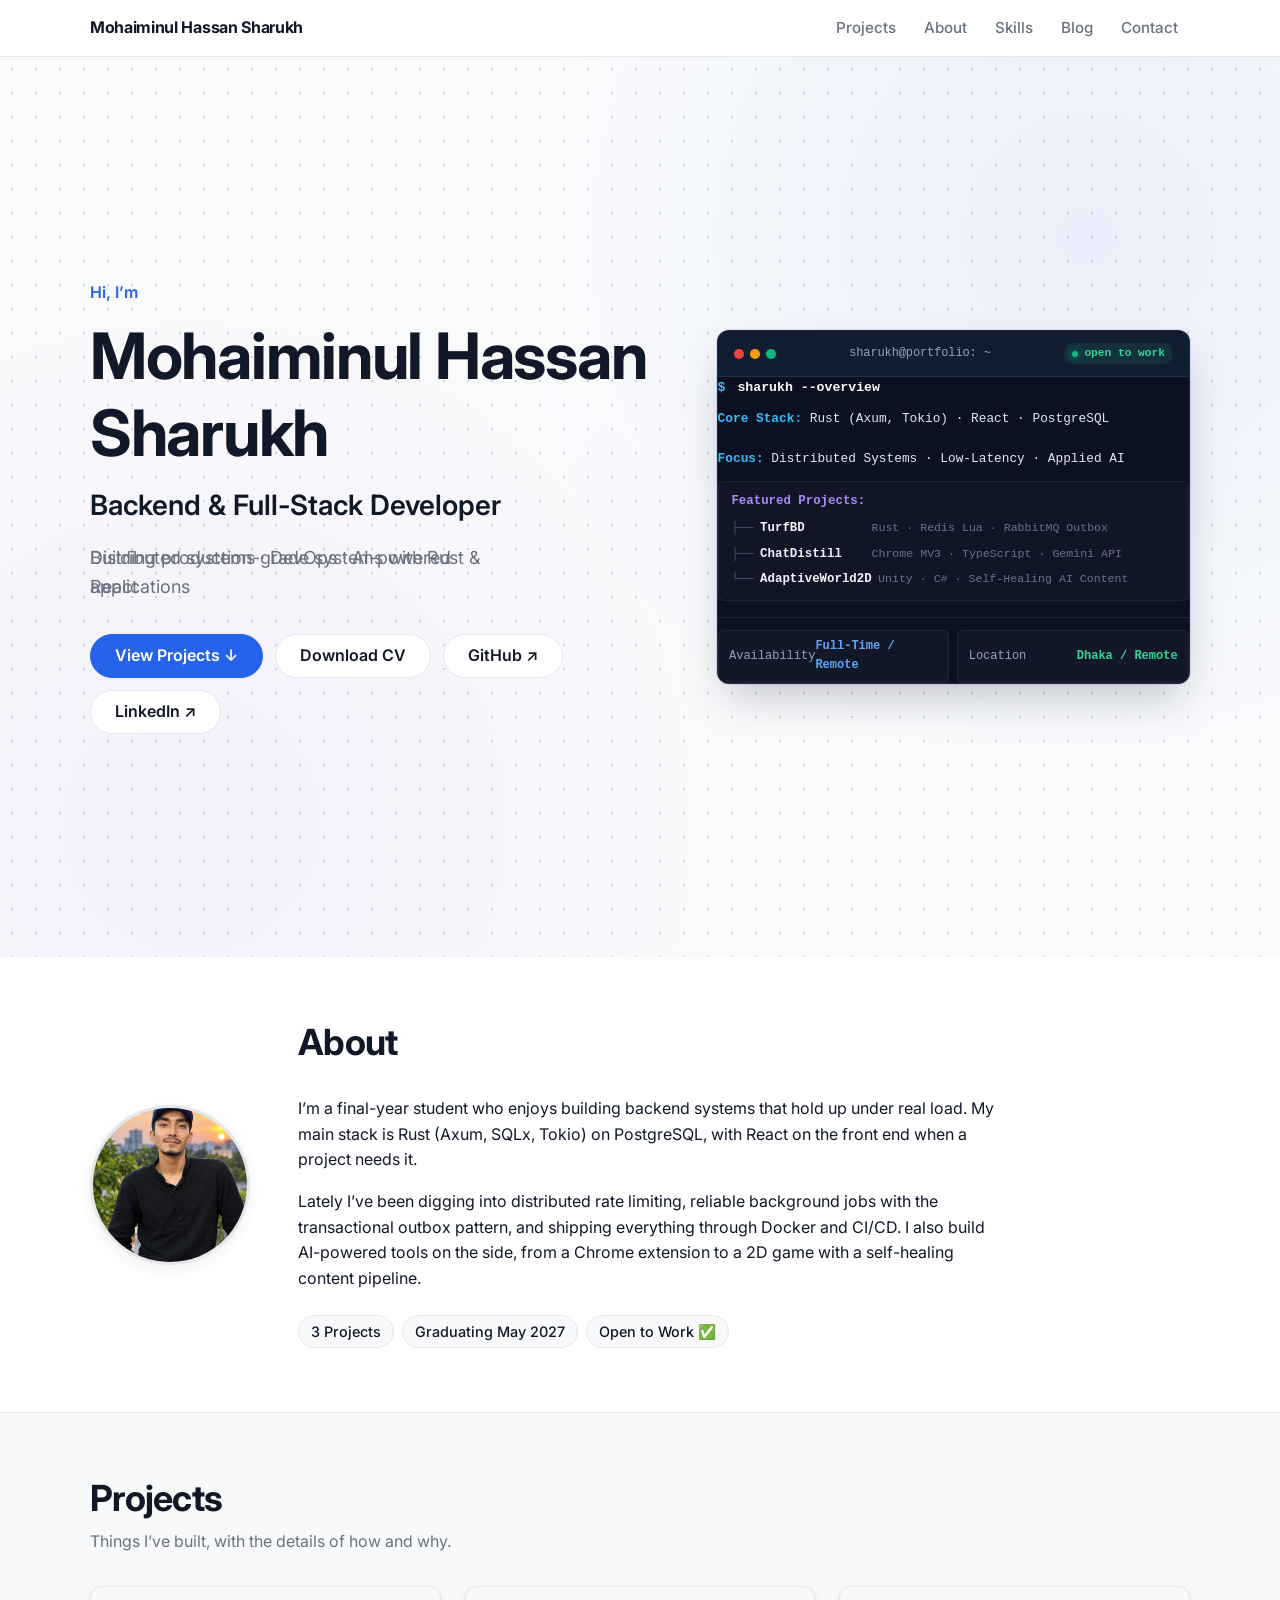
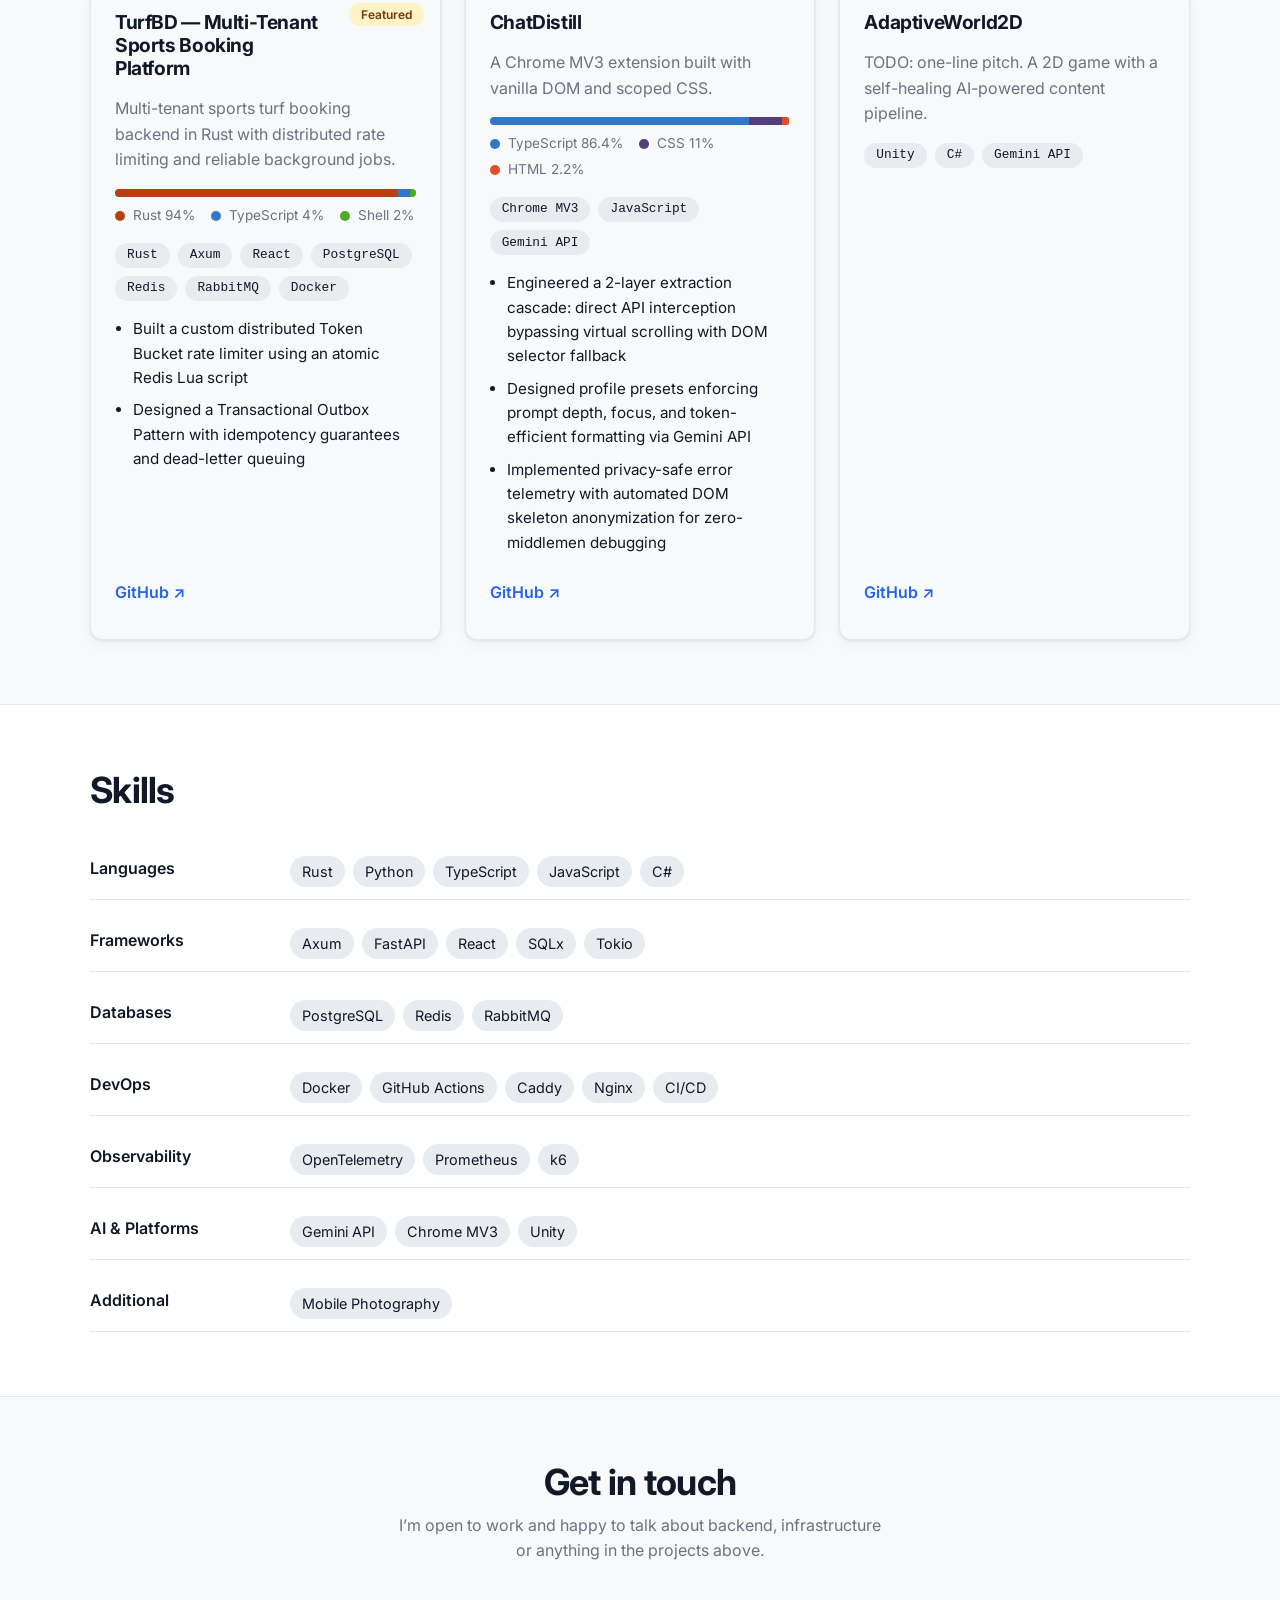
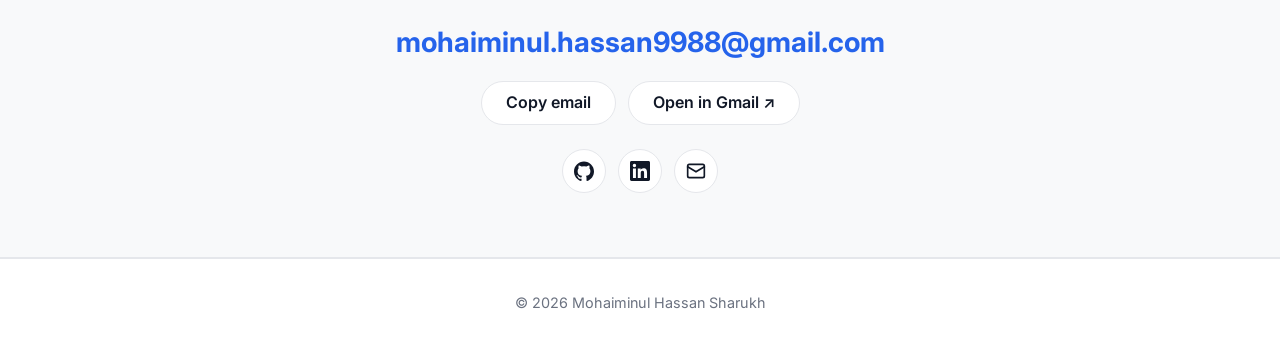
==== commit 24daf255: "Update hero terminal card: multi-project developer overview and remove education line" ====
--- a/public/index.html
+++ b/public/index.html
@@ -74,34 +74,44 @@
                 <span class="terminal-dot dot-yellow"></span>
                 <span class="terminal-dot dot-green"></span>
               </div>
-              <span class="terminal-title">tbd-backend · axum v0.8</span>
-              <span class="terminal-badge"><span class="badge-pulse"></span>healthy</span>
+              <span class="terminal-title">sharukh@portfolio: ~</span>
+              <span class="terminal-badge"><span class="badge-pulse"></span>open to work</span>
             </div>
             <div class="terminal-body">
-              <p class="terminal-cmd"><span class="terminal-prompt">$</span> cargo run --release --bin tbd-backend</p>
-              <div class="terminal-logs">
-                <p><span class="log-time">[0.012s]</span> <span class="log-tag">INFO</span> runtime: tokio multi-thread (4 workers)</p>
-                <p><span class="log-time">[0.018s]</span> <span class="log-tag">INFO</span> database: PostgreSQL pool initialized (Neon)</p>
-                <p><span class="log-time">[0.024s]</span> <span class="log-tag">INFO</span> cache: L1 Moka (30s) + L2 Redis connected</p>
-                <p><span class="log-time">[0.031s]</span> <span class="log-tag">INFO</span> outbox: RabbitMQ topic exchange 'tbd.events'</p>
-                <p><span class="log-time">[0.045s]</span> <span class="log-tag">INFO</span> security: Cloudflare PSK handshake active</p>
-              </div>
+              <p class="terminal-cmd"><span class="terminal-prompt">$</span> sharukh --overview</p>
+
+              <div class="cli-info">
+                <p><span class="cli-key">Core Stack:</span> <span class="cli-val">Rust (Axum, Tokio) · React · PostgreSQL</span></p>
+                <p><span class="cli-key">Focus:</span> <span class="cli-val">Distributed Systems · Low-Latency · Applied AI</span></p>
+              </div>
+
+              <div class="cli-projects">
+                <p class="cli-section-title"><span class="cli-tag">Featured Projects:</span></p>
+                <div class="cli-project-row">
+                  <span class="cli-tree-branch">├──</span>
+                  <span class="cli-pname">TurfBD</span>
+                  <span class="cli-pstack">Rust · Redis Lua · RabbitMQ Outbox</span>
+                </div>
+                <div class="cli-project-row">
+                  <span class="cli-tree-branch">├──</span>
+                  <span class="cli-pname">ChatDistill</span>
+                  <span class="cli-pstack">Chrome MV3 · TypeScript · Gemini API</span>
+                </div>
+                <div class="cli-project-row">
+                  <span class="cli-tree-branch">└──</span>
+                  <span class="cli-pname">AdaptiveWorld2D</span>
+                  <span class="cli-pstack">Unity · C# · Self-Healing AI Content</span>
+                </div>
+              </div>
+
               <div class="terminal-stats">
                 <div class="stat-pill">
-                  <span class="stat-label">P99 Latency</span>
-                  <span class="stat-value text-green">3.4 ms</span>
+                  <span class="stat-label">Availability</span>
+                  <span class="stat-value text-blue">Full-Time / Remote</span>
                 </div>
                 <div class="stat-pill">
-                  <span class="stat-label">Memory</span>
-                  <span class="stat-value text-blue">21.8 MB</span>
-                </div>
-                <div class="stat-pill">
-                  <span class="stat-label">Outbox Relay</span>
-                  <span class="stat-value text-green">draining</span>
-                </div>
-                <div class="stat-pill">
-                  <span class="stat-label">SQLx Verify</span>
-                  <span class="stat-value text-purple">100%</span>
+                  <span class="stat-label">Location</span>
+                  <span class="stat-value text-green">Dhaka / Remote</span>
                 </div>
               </div>
             </div>
--- a/public/style.css
+++ b/public/style.css
@@ -480,22 +480,66 @@
   margin-right: var(--space-1);
 }
 
-.terminal-logs {
+.cli-info {
   display: grid;
   gap: 0.35rem;
-  font-size: 0.78rem;
+  font-size: 0.8rem;
   color: #94a3b8;
   line-height: 1.45;
-  word-break: break-word;
-}
-
-.log-time {
+}
+
+.cli-key {
+  color: #38bdf8;
+  font-weight: 600;
+}
+
+.cli-val {
+  color: #e2e8f0;
+}
+
+.cli-projects {
+  display: grid;
+  gap: 0.35rem;
+  padding: 0.6rem 0.8rem;
+  border-radius: var(--radius-sm);
+  background: rgba(255, 255, 255, 0.025);
+  border: 1px solid rgba(255, 255, 255, 0.06);
+  font-size: 0.775rem;
+}
+
+.cli-section-title {
+  color: #cbd5e1;
+  font-weight: 600;
+  margin-bottom: 0.15rem;
+}
+
+.cli-tag {
+  color: #a78bfa;
+}
+
+.cli-project-row {
+  display: flex;
+  align-items: baseline;
+  gap: 0.4rem;
+  overflow: hidden;
+  text-overflow: ellipsis;
+  white-space: nowrap;
+}
+
+.cli-tree-branch {
+  color: #475569;
+  font-weight: 400;
+}
+
+.cli-pname {
+  color: #f1f5f9;
+  font-weight: 600;
+  min-width: 105px;
+}
+
+.cli-pstack {
   color: #64748b;
-}
-
-.log-tag {
-  color: #38bdf8;
-  font-weight: 600;
+  font-size: 0.725rem;
 }
 
 .terminal-stats {
@@ -534,6 +578,14 @@
 @media (max-width: 480px) {
   .terminal-card {
     font-size: 0.75rem;
+  }
+  .cli-project-row {
+    flex-direction: column;
+    gap: 0.1rem;
+    white-space: normal;
+  }
+  .cli-pstack {
+    padding-left: 1.25rem;
   }
   .terminal-stats {
     grid-template-columns: 1fr;
